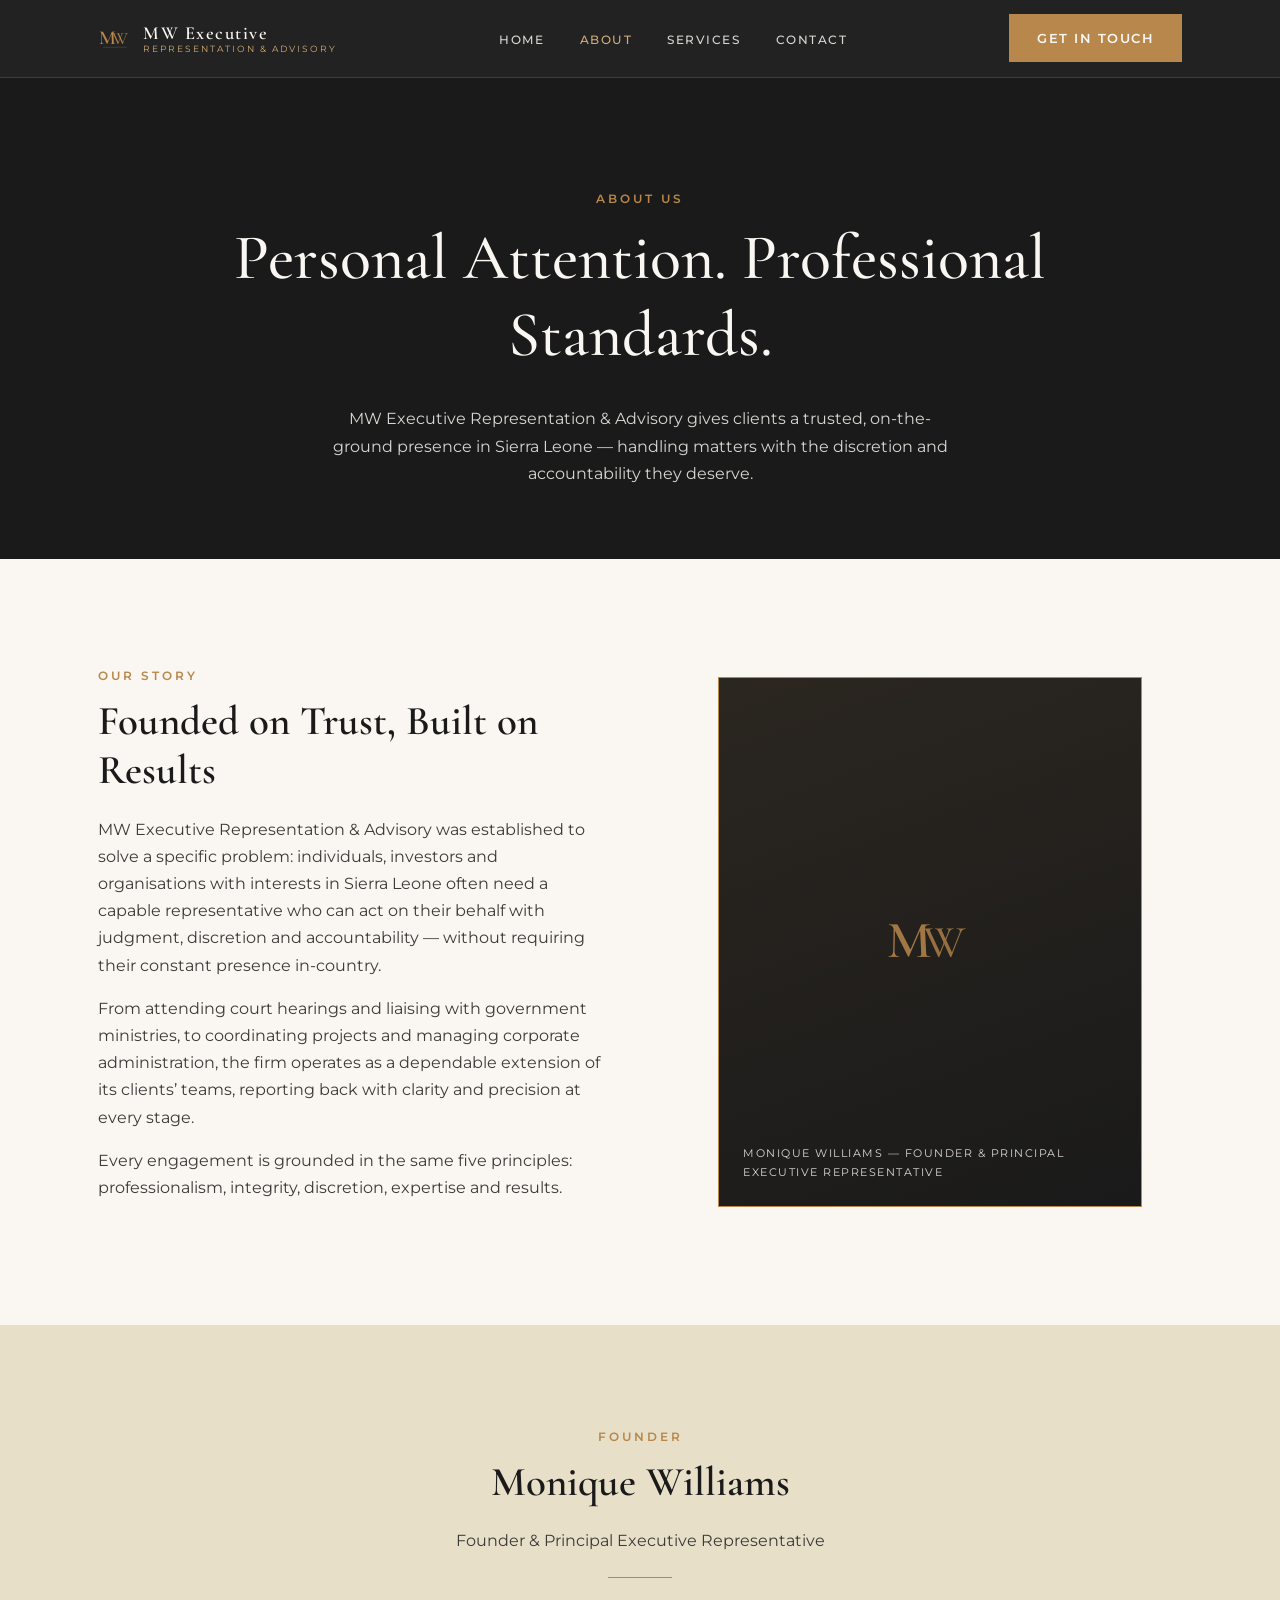
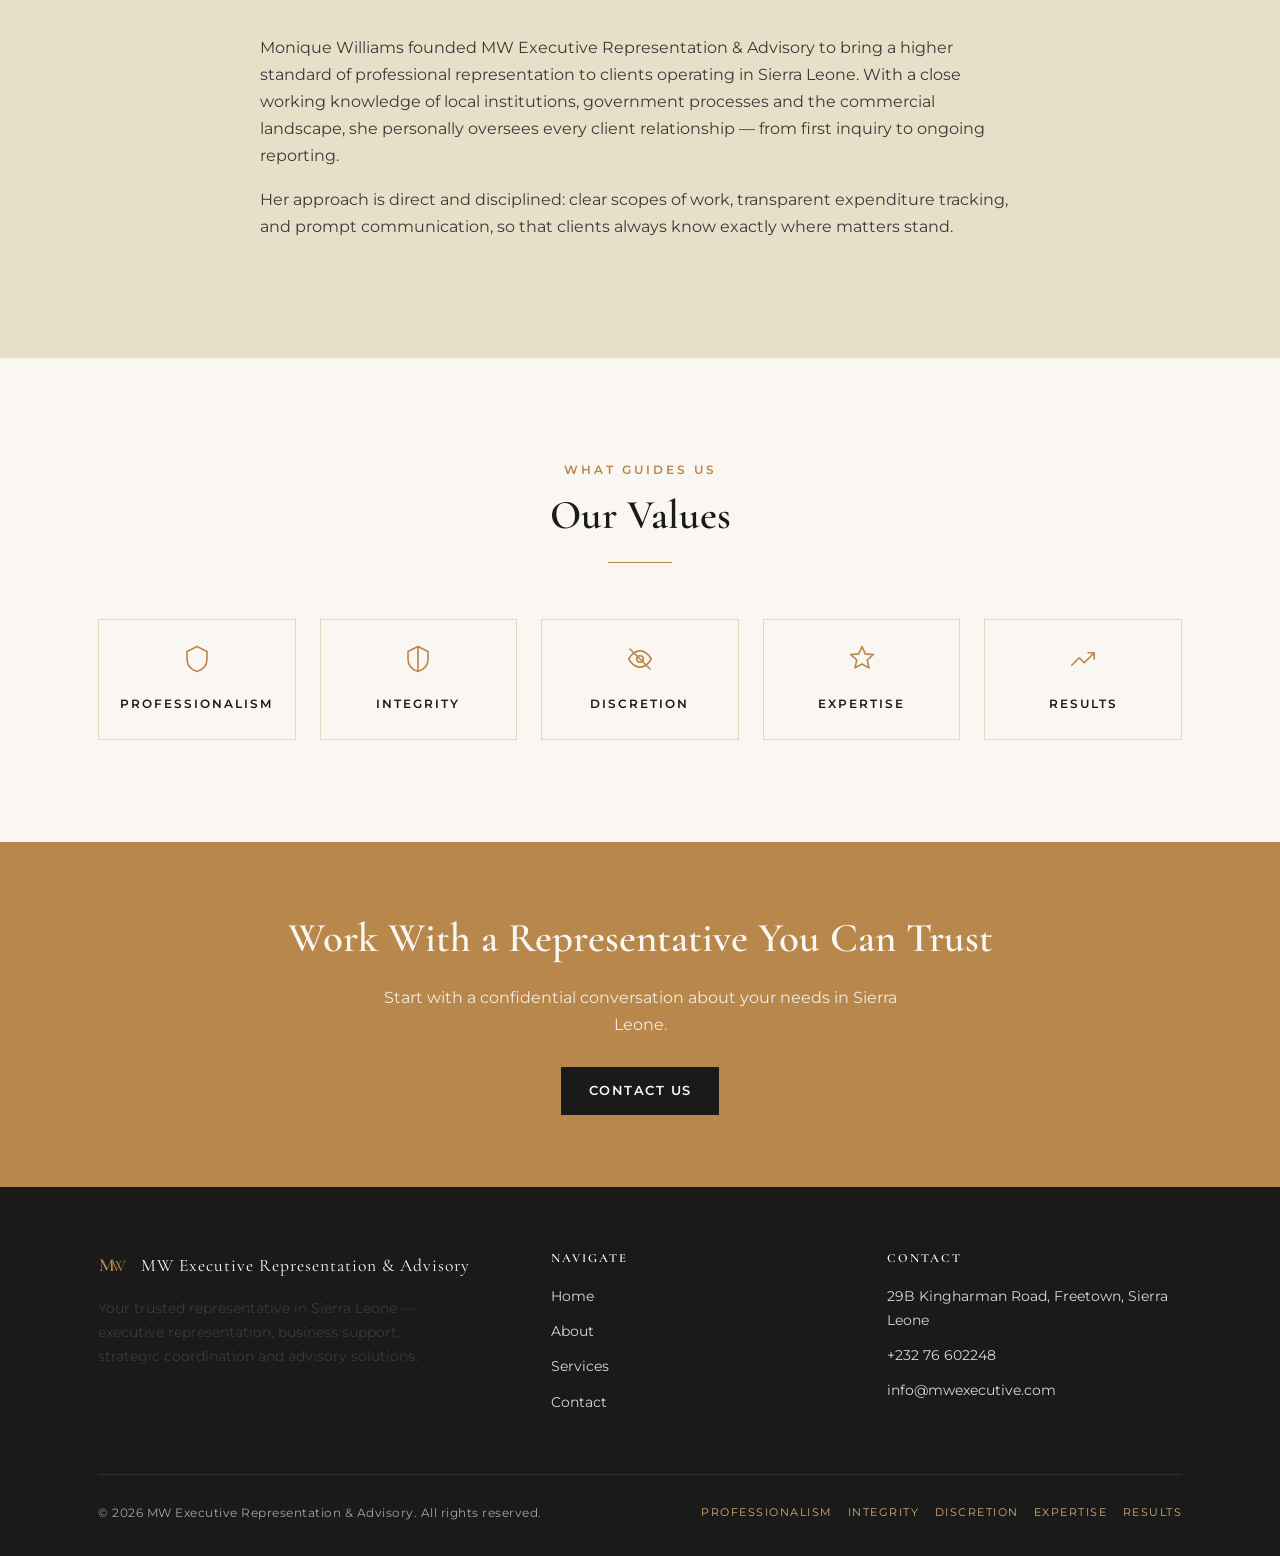
==== about.html @ b3937121 "Initial site build: MW Executive Representation & Advisory Four-page static site (Home, About, Servi" ====
<!doctype html>
<html lang="en">
<head>
  <meta charset="UTF-8" />
  <meta name="viewport" content="width=device-width, initial-scale=1.0" />
  <title>About Us | MW Executive Representation &amp; Advisory</title>
  <meta name="description" content="Learn about MW Executive Representation & Advisory, founded by Monique Williams to provide trusted executive representation and advisory services in Sierra Leone." />
  <link rel="icon" type="image/svg+xml" href="assets/favicon.svg" />
  <link rel="preconnect" href="https://fonts.googleapis.com" />
  <link rel="preconnect" href="https://fonts.gstatic.com" crossorigin />
  <link href="https://fonts.googleapis.com/css2?family=Cormorant+Garamond:ital,wght@0,400;0,500;0,600;1,500&family=Montserrat:wght@400;500;600;700&display=swap" rel="stylesheet" />
  <link rel="stylesheet" href="css/style.css" />
</head>
<body>

  <header class="site-header">
    <nav class="nav">
      <a href="index.html" class="brand">
        <svg class="brand__mark" viewBox="0 0 220 180" aria-hidden="true"><text x="6" y="128" font-family="'Cormorant Garamond', serif" font-weight="600" font-size="128" fill="#B8874B">M</text><text x="92" y="128" font-family="'Cormorant Garamond', serif" font-weight="500" font-size="112" fill="#B8874B" opacity="0.92">W</text><line x1="34" y1="150" x2="186" y2="150" stroke="#B8874B" stroke-width="1.5"/></svg>
        <span class="brand__text">
          <span class="brand__name">MW Executive</span>
          <span class="brand__sub">Representation &amp; Advisory</span>
        </span>
      </a>
      <button class="nav__toggle" aria-label="Toggle navigation" aria-expanded="false">
        <span></span><span></span><span></span>
      </button>
      <ul class="nav__links">
        <li><a href="index.html">Home</a></li>
        <li><a href="about.html">About</a></li>
        <li><a href="services.html">Services</a></li>
        <li><a href="contact.html">Contact</a></li>
      </ul>
      <a href="contact.html" class="btn btn--primary nav__cta">Get in Touch</a>
    </nav>
  </header>

  <section class="page-hero">
    <div class="container">
      <span class="eyebrow">About Us</span>
      <h1>Personal Attention. Professional Standards.</h1>
      <p>MW Executive Representation &amp; Advisory gives clients a trusted, on-the-ground presence in Sierra Leone — handling matters with the discretion and accountability they deserve.</p>
    </div>
  </section>

  <section>
    <div class="container split split--reverse">
      <div class="split__media">
        <figure class="portrait-frame">
          <svg class="portrait-frame__mark" viewBox="0 0 220 180" aria-hidden="true"><text x="6" y="128" font-family="'Cormorant Garamond', serif" font-weight="600" font-size="128" fill="#B8874B">M</text><text x="92" y="128" font-family="'Cormorant Garamond', serif" font-weight="500" font-size="112" fill="#B8874B" opacity="0.92">W</text></svg>
          <figcaption>Monique Williams — Founder &amp; Principal Executive Representative</figcaption>
        </figure>
      </div>
      <div>
        <span class="eyebrow">Our Story</span>
        <h2>Founded on Trust, Built on Results</h2>
        <p>MW Executive Representation &amp; Advisory was established to solve a specific problem: individuals, investors and organisations with interests in Sierra Leone often need a capable representative who can act on their behalf with judgment, discretion and accountability — without requiring their constant presence in-country.</p>
        <p>From attending court hearings and liaising with government ministries, to coordinating projects and managing corporate administration, the firm operates as a dependable extension of its clients&rsquo; teams, reporting back with clarity and precision at every stage.</p>
        <p>Every engagement is grounded in the same five principles: professionalism, integrity, discretion, expertise and results.</p>
      </div>
    </div>
  </section>

  <section class="section--tint">
    <div class="container">
      <div class="section-head">
        <span class="eyebrow">Founder</span>
        <h2>Monique Williams</h2>
        <p>Founder &amp; Principal Executive Representative</p>
        <hr class="rule rule--center" />
      </div>
      <div style="max-width:760px; margin:0 auto;">
        <p>Monique Williams founded MW Executive Representation &amp; Advisory to bring a higher standard of professional representation to clients operating in Sierra Leone. With a close working knowledge of local institutions, government processes and the commercial landscape, she personally oversees every client relationship — from first inquiry to ongoing reporting.</p>
        <p>Her approach is direct and disciplined: clear scopes of work, transparent expenditure tracking, and prompt communication, so that clients always know exactly where matters stand.</p>
      </div>
    </div>
  </section>

  <section>
    <div class="container">
      <div class="section-head">
        <span class="eyebrow">What Guides Us</span>
        <h2>Our Values</h2>
        <hr class="rule rule--center" />
      </div>
      <div class="values">
        <div class="values__item">
          <svg viewBox="0 0 24 24" fill="none" stroke-linecap="round" stroke-linejoin="round"><path d="M12 2 4 6v6c0 5 3.4 8.6 8 10 4.6-1.4 8-5 8-10V6l-8-4Z" stroke-width="1.3"/></svg>
          <span>Professionalism</span>
        </div>
        <div class="values__item">
          <svg viewBox="0 0 24 24" fill="none" stroke-linecap="round" stroke-linejoin="round"><path d="M12 2v20M4 6l8-4 8 4M4 6v6c0 5 3.4 8.6 8 10M20 6v6c0 5-3.4 8.6-8 10" stroke-width="1.3"/></svg>
          <span>Integrity</span>
        </div>
        <div class="values__item">
          <svg viewBox="0 0 24 24" fill="none" stroke-linecap="round" stroke-linejoin="round"><path d="M3 12s3.5-6.5 9-6.5S21 12 21 12s-3.5 6.5-9 6.5S3 12 3 12Z" stroke-width="1.3"/><circle cx="12" cy="12" r="2.6" stroke-width="1.3"/><path d="M4 4l16 16" stroke-width="1.3"/></svg>
          <span>Discretion</span>
        </div>
        <div class="values__item">
          <svg viewBox="0 0 24 24" fill="none" stroke-linecap="round" stroke-linejoin="round"><path d="m12 2 2.6 5.9 6.4.6-4.8 4.3 1.4 6.3L12 16l-5.6 3.1 1.4-6.3-4.8-4.3 6.4-.6L12 2Z" stroke-width="1.3"/></svg>
          <span>Expertise</span>
        </div>
        <div class="values__item">
          <svg viewBox="0 0 24 24" fill="none" stroke-linecap="round" stroke-linejoin="round"><path d="M3 17 9 11l4 4 8-8M21 7h-5M21 7v5" stroke-width="1.3"/></svg>
          <span>Results</span>
        </div>
      </div>
    </div>
  </section>

  <section class="cta-banner">
    <div class="container">
      <h2>Work With a Representative You Can Trust</h2>
      <p style="color:rgba(250,247,242,0.9); max-width:520px; margin:0 auto 1.8rem;">Start with a confidential conversation about your needs in Sierra Leone.</p>
      <a href="contact.html" class="btn btn--dark">Contact Us</a>
    </div>
  </section>

  <footer class="site-footer">
    <div class="container">
      <div class="footer-grid">
        <div>
          <div class="footer-brand">
            <svg class="footer-brand__mark" viewBox="0 0 220 180" aria-hidden="true"><text x="6" y="128" font-family="'Cormorant Garamond', serif" font-weight="600" font-size="128" fill="#B8874B">M</text><text x="92" y="128" font-family="'Cormorant Garamond', serif" font-weight="500" font-size="112" fill="#B8874B" opacity="0.92">W</text></svg>
            <span class="footer-brand__name">MW Executive Representation &amp; Advisory</span>
          </div>
          <p style="max-width:320px; font-size:0.88rem;">Your trusted representative in Sierra Leone — executive representation, business support, strategic coordination and advisory solutions.</p>
        </div>
        <div>
          <h4>Navigate</h4>
          <ul>
            <li><a href="index.html">Home</a></li>
            <li><a href="about.html">About</a></li>
            <li><a href="services.html">Services</a></li>
            <li><a href="contact.html">Contact</a></li>
          </ul>
        </div>
        <div>
          <h4>Contact</h4>
          <ul>
            <li>29B Kingharman Road, Freetown, Sierra Leone</li>
            <li><a href="tel:+23276602248">+232 76 602248</a></li>
            <li><a href="mailto:info@mwexecutive.com">info@mwexecutive.com</a></li>
          </ul>
        </div>
      </div>
      <div class="footer-bottom">
        <span>&copy; 2026 MW Executive Representation &amp; Advisory. All rights reserved.</span>
        <span class="footer-values">
          <span>Professionalism</span><span>Integrity</span><span>Discretion</span><span>Expertise</span><span>Results</span>
        </span>
      </div>
    </div>
  </footer>

  <script src="js/main.js"></script>
</body>
</html>
---- css/style.css ----
/* ==========================================================================
   MW Executive Representation & Advisory — Site Stylesheet
   ========================================================================== */

:root {
  --bronze: #B8874B;
  --bronze-dark: #8F6A38;
  --bronze-light: #D4AD78;
  --champagne: #E8DFC8;
  --warm-white: #FAF7F2;
  --charcoal: #1A1A1A;
  --charcoal-soft: #262421;
  --slate: #A4A4A4;
  --slate-light: #D9D7D2;

  --font-heading: 'Cormorant Garamond', 'Times New Roman', serif;
  --font-body: 'Montserrat', -apple-system, 'Segoe UI', sans-serif;

  --max-width: 1180px;
  --transition: 0.28s cubic-bezier(0.4, 0, 0.2, 1);
}

* { box-sizing: border-box; }

html { scroll-behavior: smooth; }

body {
  margin: 0;
  font-family: var(--font-body);
  color: var(--charcoal);
  background: var(--warm-white);
  line-height: 1.7;
  -webkit-font-smoothing: antialiased;
}

img { max-width: 100%; display: block; }

a { color: inherit; text-decoration: none; }

h1, h2, h3, h4 {
  font-family: var(--font-heading);
  font-weight: 600;
  color: var(--charcoal);
  margin: 0 0 0.5em;
  line-height: 1.2;
}

h1 { font-size: clamp(2.6rem, 5vw, 4.2rem); font-weight: 500; }
h2 { font-size: clamp(1.9rem, 3.2vw, 2.6rem); }
h3 { font-size: 1.35rem; }

p { margin: 0 0 1em; color: #3a3a38; }

.eyebrow {
  font-family: var(--font-body);
  font-size: 0.72rem;
  font-weight: 600;
  letter-spacing: 3px;
  text-transform: uppercase;
  color: var(--bronze);
  display: block;
  margin-bottom: 0.9em;
}

.container {
  max-width: var(--max-width);
  margin: 0 auto;
  padding: 0 clamp(1.25rem, 4vw, 3rem);
}

.rule {
  width: 64px;
  height: 1px;
  background: var(--bronze);
  border: none;
  margin: 1.4em 0;
}
.rule--center { margin-left: auto; margin-right: auto; }

/* --------------------------- Buttons --------------------------- */

.btn {
  display: inline-flex;
  align-items: center;
  gap: 0.6em;
  font-family: var(--font-body);
  font-size: 0.8rem;
  font-weight: 600;
  letter-spacing: 1.5px;
  text-transform: uppercase;
  padding: 0.95em 2.1em;
  border: 1px solid transparent;
  cursor: pointer;
  transition: background var(--transition), color var(--transition), border-color var(--transition);
}

.btn--primary {
  background: var(--bronze);
  color: var(--warm-white);
  border-color: var(--bronze);
}
.btn--primary:hover { background: var(--bronze-dark); border-color: var(--bronze-dark); }

.btn--outline {
  background: transparent;
  color: var(--warm-white);
  border-color: rgba(250, 247, 242, 0.55);
}
.btn--outline:hover { background: rgba(250, 247, 242, 0.12); border-color: var(--warm-white); }

.btn--dark {
  background: var(--charcoal);
  color: var(--warm-white);
  border-color: var(--charcoal);
}
.btn--dark:hover { background: #000; }

/* --------------------------- Header / Nav --------------------------- */

.site-header {
  position: sticky;
  top: 0;
  z-index: 100;
  background: rgba(26, 26, 26, 0.96);
  backdrop-filter: blur(6px);
  border-bottom: 1px solid rgba(184, 135, 75, 0.25);
}

.nav {
  display: flex;
  align-items: center;
  justify-content: space-between;
  padding: 0.9rem clamp(1.25rem, 4vw, 3rem);
  max-width: var(--max-width);
  margin: 0 auto;
}

.brand {
  display: flex;
  align-items: center;
  gap: 0.7rem;
  color: var(--warm-white);
}
.brand__mark { width: 34px; height: 28px; flex-shrink: 0; }
.brand__text { display: flex; flex-direction: column; line-height: 1.15; }
.brand__name {
  font-family: var(--font-heading);
  font-size: 1.15rem;
  letter-spacing: 1.5px;
  font-weight: 600;
}
.brand__sub {
  font-size: 0.55rem;
  letter-spacing: 2px;
  color: var(--bronze-light);
  text-transform: uppercase;
}

.nav__links {
  display: flex;
  gap: 2.2rem;
  list-style: none;
  margin: 0;
  padding: 0;
}
.nav__links a {
  color: var(--slate-light);
  font-size: 0.78rem;
  font-weight: 500;
  letter-spacing: 1.5px;
  text-transform: uppercase;
  transition: color var(--transition);
  position: relative;
}
.nav__links a:hover,
.nav__links a[aria-current="page"] { color: var(--bronze-light); }

.nav__cta {
  display: none;
}

.nav__toggle {
  display: none;
  flex-direction: column;
  gap: 5px;
  background: none;
  border: none;
  cursor: pointer;
  padding: 0.5em;
}
.nav__toggle span {
  width: 24px;
  height: 1.5px;
  background: var(--warm-white);
}

@media (min-width: 800px) {
  .nav__cta { display: inline-flex; }
}

@media (max-width: 799px) {
  .nav__toggle { display: flex; }
  .nav__links {
    position: absolute;
    top: 100%;
    left: 0;
    right: 0;
    background: var(--charcoal);
    flex-direction: column;
    gap: 0;
    max-height: 0;
    overflow: hidden;
    transition: max-height var(--transition);
    border-bottom: 1px solid rgba(184, 135, 75, 0.25);
  }
  .nav__links.is-open { max-height: 400px; }
  .nav__links a {
    display: block;
    padding: 1rem clamp(1.25rem, 4vw, 3rem);
    border-top: 1px solid rgba(255,255,255,0.06);
  }
}

/* --------------------------- Hero --------------------------- */

.hero {
  position: relative;
  min-height: 86vh;
  display: flex;
  align-items: center;
  color: var(--warm-white);
  background:
    linear-gradient(180deg, rgba(10,10,10,0.55) 0%, rgba(10,10,10,0.78) 55%, rgba(10,10,10,0.95) 100%),
    radial-gradient(ellipse at 30% 20%, #3a3226 0%, transparent 55%),
    linear-gradient(160deg, #14120f 0%, #1f1c17 45%, #0d0c0a 100%);
  overflow: hidden;
}

.hero__skyline {
  position: absolute;
  bottom: 0;
  left: 0;
  width: 100%;
  height: 40%;
  opacity: 0.5;
}

.hero__content { position: relative; z-index: 2; max-width: 720px; }

.hero__tagline {
  font-size: 1.05rem;
  color: var(--slate-light);
  max-width: 520px;
  margin-bottom: 2em;
}

.hero__actions { display: flex; flex-wrap: wrap; gap: 1rem; margin-bottom: 2.5em; }

.hero__meta {
  display: flex;
  flex-wrap: wrap;
  gap: 0.6em 1.6em;
  font-size: 0.72rem;
  letter-spacing: 1.5px;
  text-transform: uppercase;
  color: var(--bronze-light);
}
.hero__meta span:not(:last-child)::after { content: '·'; margin-left: 1.6em; color: rgba(212,173,120,0.5); }

/* --------------------------- Page hero (interior pages) --------------------------- */

.page-hero {
  background: var(--charcoal);
  color: var(--warm-white);
  padding: clamp(4rem, 10vw, 7rem) 0 clamp(3rem, 6vw, 4.5rem);
  text-align: center;
}
.page-hero h1 { color: var(--warm-white); }
.page-hero p { color: var(--slate-light); max-width: 620px; margin: 0 auto; }

/* --------------------------- Sections --------------------------- */

section { padding: clamp(3.5rem, 8vw, 6.5rem) 0; }

.section--tint { background: var(--champagne); }
.section--dark { background: var(--charcoal); color: var(--warm-white); }
.section--dark h2, .section--dark h3 { color: var(--warm-white); }
.section--dark p { color: var(--slate-light); }

.section-head { max-width: 640px; margin: 0 auto 3.5rem; text-align: center; }
.section-head--left { margin: 0 0 3rem; text-align: left; }

/* --------------------------- Values strip --------------------------- */

.values {
  display: grid;
  grid-template-columns: repeat(auto-fit, minmax(150px, 1fr));
  gap: 1.5rem;
  text-align: center;
}
.values__item {
  padding: 1.5rem 1rem;
  border: 1px solid rgba(184, 135, 75, 0.3);
}
.values__item svg { width: 30px; height: 30px; margin: 0 auto 0.8rem; stroke: var(--bronze); }
.values__item span {
  display: block;
  font-size: 0.72rem;
  letter-spacing: 2px;
  text-transform: uppercase;
  font-weight: 600;
}

/* --------------------------- Service cards --------------------------- */

.services-grid {
  display: grid;
  grid-template-columns: repeat(auto-fit, minmax(280px, 1fr));
  gap: 1px;
  background: var(--slate-light);
  border: 1px solid var(--slate-light);
}

.service-card {
  background: var(--warm-white);
  padding: 2.5rem 2rem;
  transition: background var(--transition);
}
.service-card:hover { background: var(--champagne); }
.service-card__icon {
  width: 40px;
  height: 40px;
  margin-bottom: 1.4rem;
  stroke: var(--bronze);
  fill: none;
  stroke-width: 1.4;
}
.service-card h3 { margin-bottom: 0.6em; }
.service-card p { font-size: 0.92rem; margin-bottom: 0; }

/* --------------------------- About / split layout --------------------------- */

.split {
  display: grid;
  grid-template-columns: 1fr 1fr;
  gap: clamp(2rem, 6vw, 5rem);
  align-items: center;
}
@media (max-width: 800px) { .split { grid-template-columns: 1fr; } }
.split--reverse .split__media { order: 2; }

.portrait-frame {
  aspect-ratio: 4 / 5;
  background:
    linear-gradient(160deg, #2b2620 0%, #1a1a1a 100%);
  position: relative;
  border: 1px solid var(--bronze);
  outline: 1px solid var(--warm-white);
  outline-offset: 10px;
  display: flex;
  align-items: center;
  justify-content: center;
}
.portrait-frame__mark { width: 90px; height: auto; opacity: 0.85; }
.portrait-frame figcaption {
  position: absolute;
  bottom: 1.5rem;
  left: 1.5rem;
  right: 1.5rem;
  color: var(--slate-light);
  font-size: 0.7rem;
  letter-spacing: 1.5px;
  text-transform: uppercase;
}

/* --------------------------- Quote / testimonial --------------------------- */

.quote {
  max-width: 780px;
  margin: 0 auto;
  text-align: center;
}
.quote blockquote {
  font-family: var(--font-heading);
  font-size: clamp(1.5rem, 3vw, 2.1rem);
  font-weight: 500;
  font-style: italic;
  margin: 0 0 1.2rem;
  color: var(--warm-white);
}
.quote cite {
  font-style: normal;
  font-size: 0.75rem;
  letter-spacing: 2px;
  text-transform: uppercase;
  color: var(--bronze-light);
}

/* --------------------------- CTA banner --------------------------- */

.cta-banner {
  background: var(--bronze);
  color: var(--warm-white);
  text-align: center;
  padding: clamp(3rem, 7vw, 4.5rem) 0;
}
.cta-banner h2 { color: var(--warm-white); }
.cta-banner .btn--dark:hover { background: var(--charcoal-soft); }

/* --------------------------- Process steps --------------------------- */

.process {
  display: grid;
  grid-template-columns: repeat(auto-fit, minmax(220px, 1fr));
  gap: 2.5rem;
  counter-reset: step;
}
.process__step { position: relative; padding-left: 3.2rem; }
.process__step::before {
  counter-increment: step;
  content: counter(step, decimal-leading-zero);
  position: absolute;
  left: 0;
  top: -0.2rem;
  font-family: var(--font-heading);
  font-size: 1.6rem;
  color: var(--bronze);
}

/* --------------------------- Contact --------------------------- */

.contact-grid {
  display: grid;
  grid-template-columns: 0.9fr 1.1fr;
  gap: clamp(2.5rem, 6vw, 5rem);
}
@media (max-width: 860px) { .contact-grid { grid-template-columns: 1fr; } }

.contact-info__item {
  display: flex;
  gap: 1rem;
  margin-bottom: 1.8rem;
}
.contact-info__item svg { width: 22px; height: 22px; stroke: var(--bronze); fill: none; stroke-width: 1.5; flex-shrink: 0; margin-top: 2px; }
.contact-info__item h4 { margin-bottom: 0.2em; font-size: 0.95rem; }
.contact-info__item p { margin: 0; font-size: 0.92rem; }

.map-frame {
  margin-top: 2rem;
  border: 1px solid var(--slate-light);
  filter: grayscale(0.3) contrast(1.05);
  aspect-ratio: 16/10;
  width: 100%;
}

form.contact-form {
  display: grid;
  gap: 1.3rem;
}
.form-row { display: grid; grid-template-columns: 1fr 1fr; gap: 1.3rem; }
@media (max-width: 560px) { .form-row { grid-template-columns: 1fr; } }

.field label {
  display: block;
  font-size: 0.72rem;
  letter-spacing: 1.5px;
  text-transform: uppercase;
  font-weight: 600;
  margin-bottom: 0.5em;
  color: var(--charcoal);
}
.field input,
.field select,
.field textarea {
  width: 100%;
  border: 1px solid var(--slate-light);
  background: var(--warm-white);
  padding: 0.85em 1em;
  font-family: var(--font-body);
  font-size: 0.92rem;
  color: var(--charcoal);
  transition: border-color var(--transition);
}
.field input:focus,
.field select:focus,
.field textarea:focus {
  outline: none;
  border-color: var(--bronze);
}
.field textarea { resize: vertical; min-height: 140px; }

.form-note { font-size: 0.78rem; color: var(--slate); }

.form-status {
  font-size: 0.85rem;
  padding: 0.9em 1.1em;
  border-left: 3px solid var(--bronze);
  background: var(--champagne);
  display: none;
}
.form-status.is-visible { display: block; }

/* --------------------------- Footer --------------------------- */

.site-footer {
  background: var(--charcoal);
  color: var(--slate-light);
  padding: 4rem 0 2rem;
}
.footer-grid {
  display: grid;
  grid-template-columns: 1.4fr 1fr 1fr;
  gap: 2.5rem;
  padding-bottom: 3rem;
  border-bottom: 1px solid rgba(255,255,255,0.1);
}
@media (max-width: 700px) { .footer-grid { grid-template-columns: 1fr; } }

.footer-brand { display: flex; align-items: center; gap: 0.7rem; margin-bottom: 1rem; }
.footer-brand__mark { width: 32px; height: 26px; }
.footer-brand__name { font-family: var(--font-heading); font-size: 1.1rem; letter-spacing: 1px; color: var(--warm-white); }

.site-footer h4 {
  color: var(--warm-white);
  font-size: 0.78rem;
  letter-spacing: 2px;
  text-transform: uppercase;
  margin-bottom: 1.2rem;
}
.site-footer ul { list-style: none; margin: 0; padding: 0; }
.site-footer li { margin-bottom: 0.7rem; font-size: 0.88rem; }
.site-footer a { transition: color var(--transition); }
.site-footer a:hover { color: var(--bronze-light); }

.footer-bottom {
  padding-top: 1.8rem;
  display: flex;
  flex-wrap: wrap;
  gap: 1rem;
  justify-content: space-between;
  font-size: 0.75rem;
  letter-spacing: 0.5px;
  color: var(--slate);
}
.footer-values {
  display: flex;
  gap: 1.4em;
  flex-wrap: wrap;
  text-transform: uppercase;
  letter-spacing: 1.5px;
  font-size: 0.68rem;
  color: var(--bronze-light);
}

/* --------------------------- Utility --------------------------- */

.text-center { text-align: center; }
.mt-0 { margin-top: 0; }
.visually-hidden {
  position: absolute; width: 1px; height: 1px; overflow: hidden;
  clip: rect(0,0,0,0); white-space: nowrap;
}
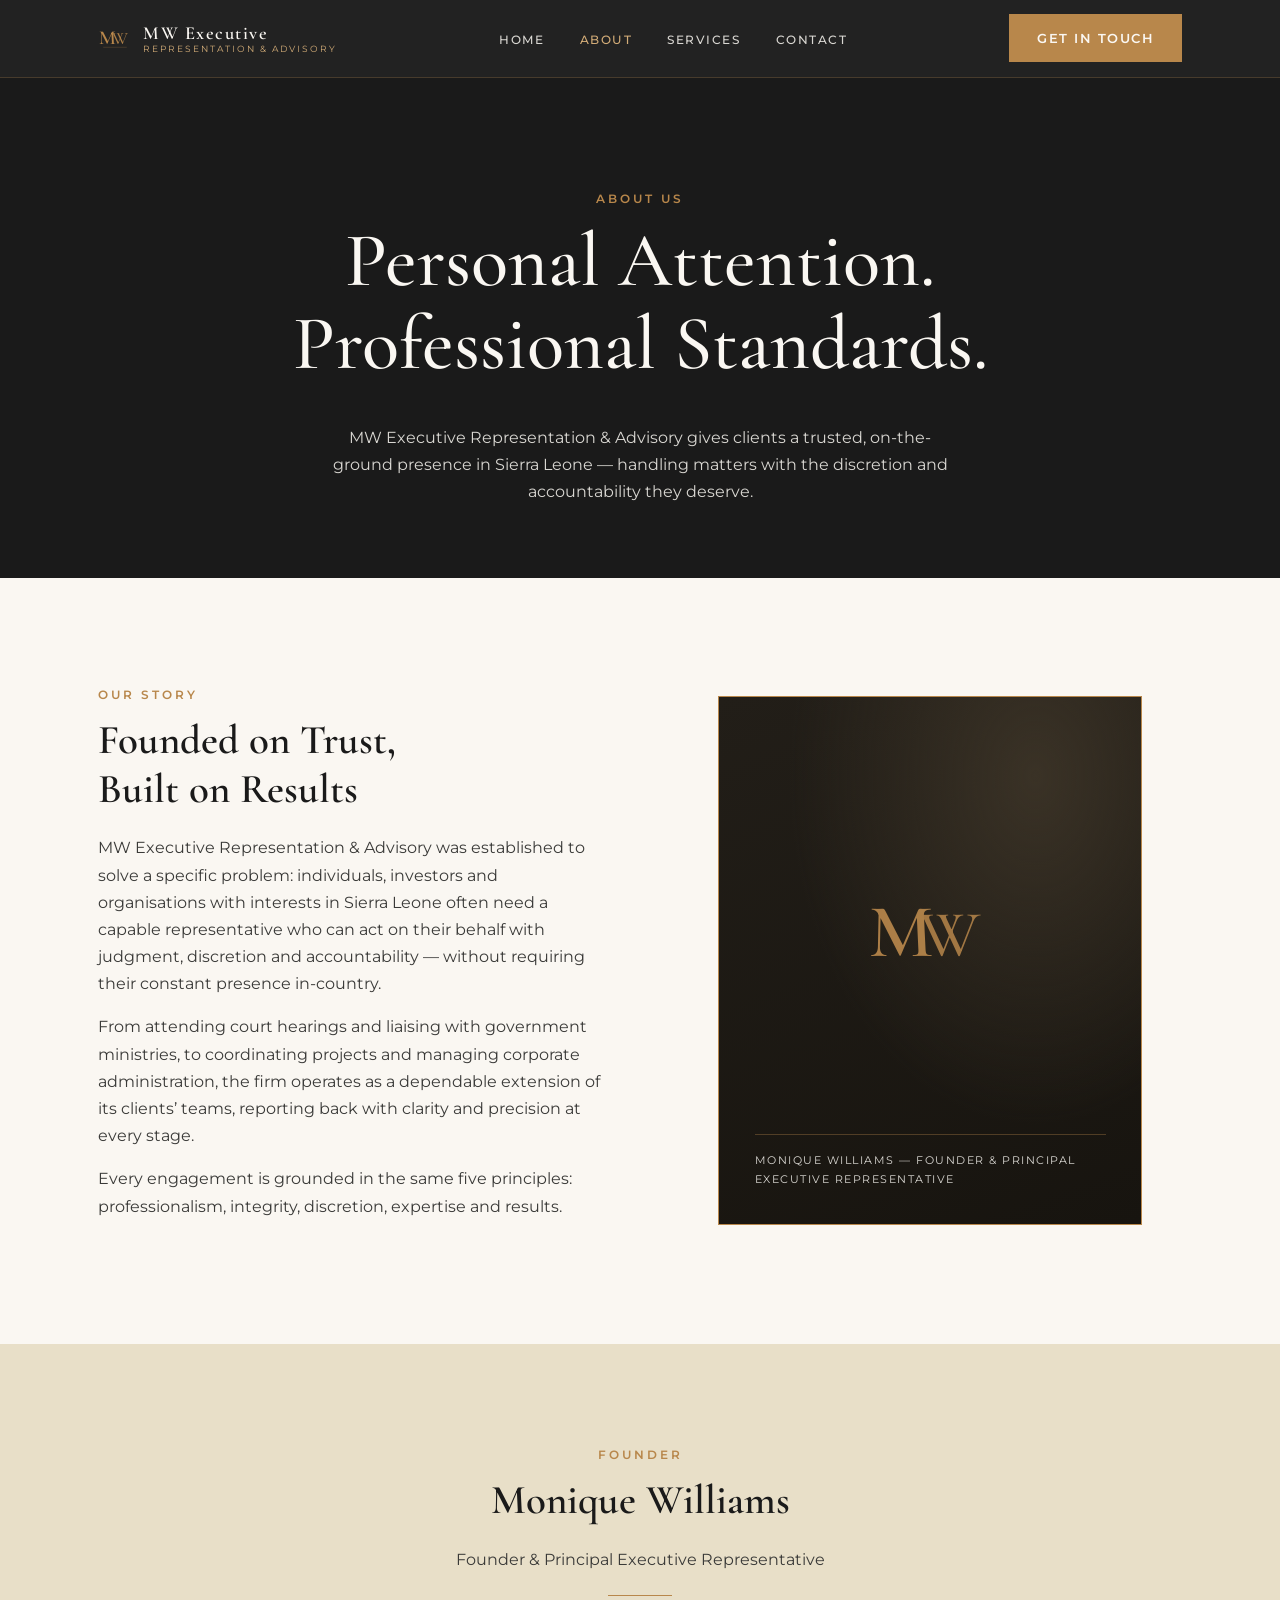
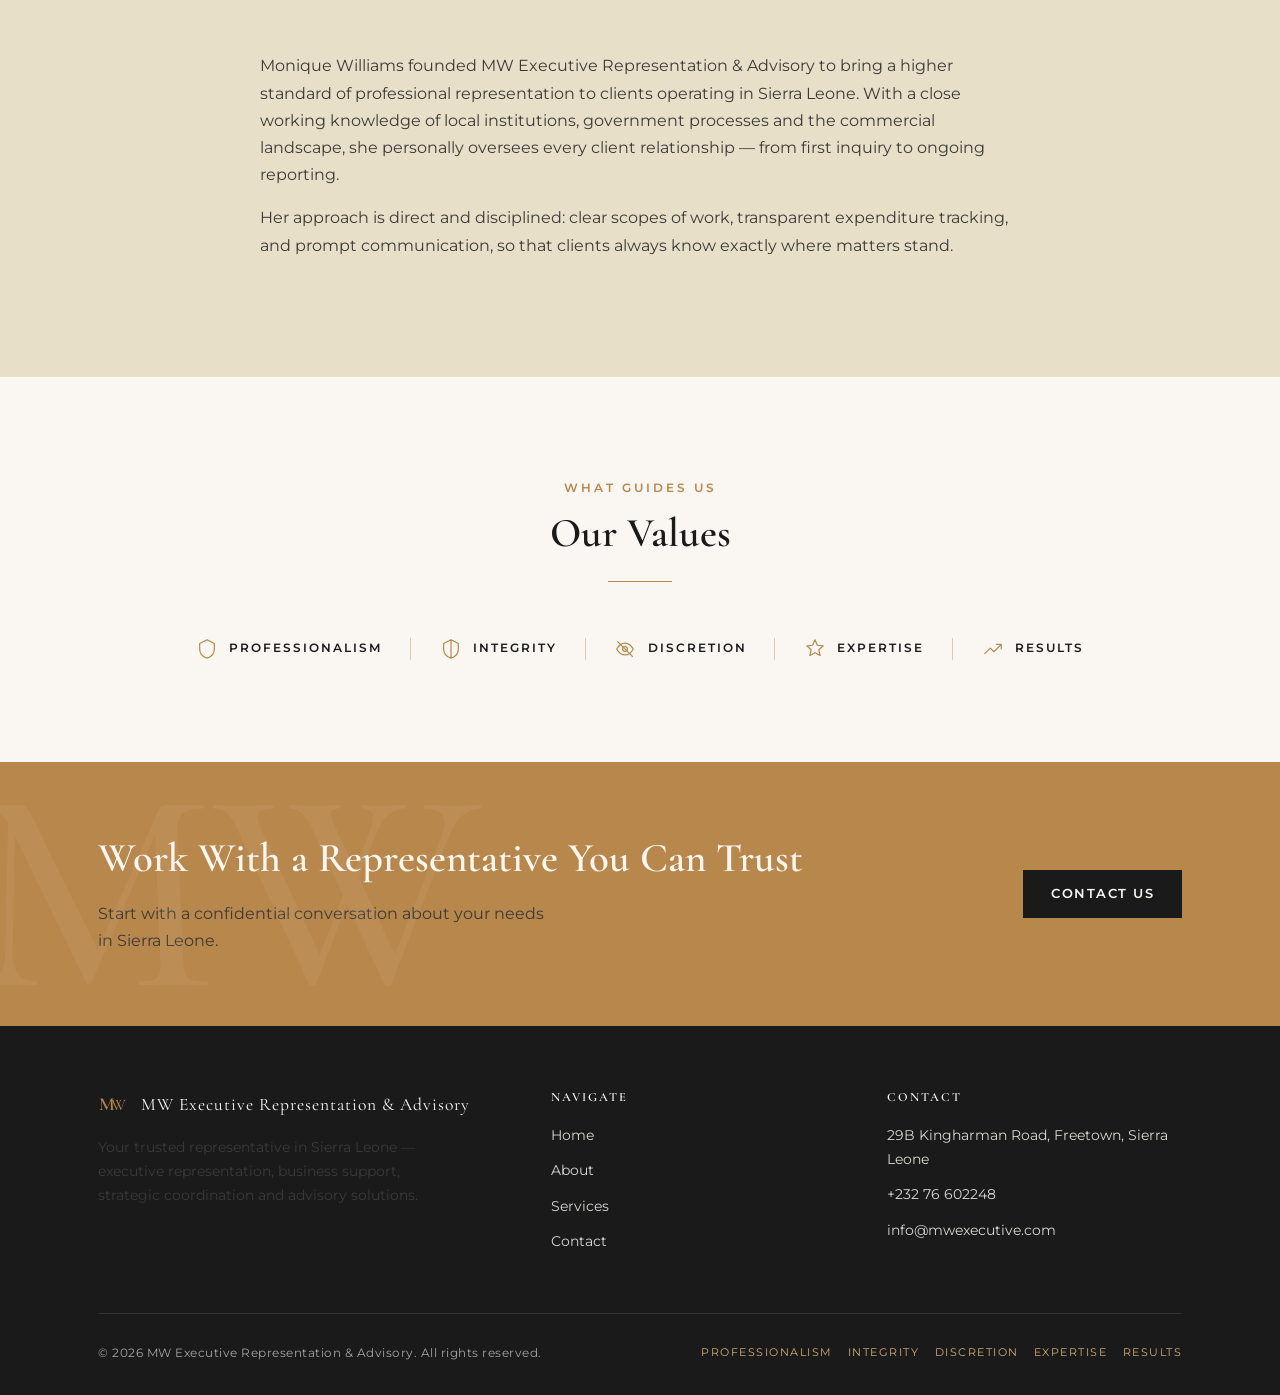
==== commit 3a9a1ba2: "style(design): editorial redesign pass — kill generic template feel Site read as an AI-template SaaS" ====
--- a/about.html
+++ b/about.html
@@ -109,9 +109,11 @@
   </section>
 
   <section class="cta-banner">
-    <div class="container">
-      <h2>Work With a Representative You Can Trust</h2>
-      <p style="color:rgba(250,247,242,0.9); max-width:520px; margin:0 auto 1.8rem;">Start with a confidential conversation about your needs in Sierra Leone.</p>
+    <div class="container cta-banner__inner">
+      <div>
+        <h2>Work With a Representative You Can Trust</h2>
+        <p>Start with a confidential conversation about your needs in Sierra Leone.</p>
+      </div>
       <a href="contact.html" class="btn btn--dark">Contact Us</a>
     </div>
   </section>
--- a/css/style.css
+++ b/css/style.css
@@ -43,9 +43,10 @@
   color: var(--charcoal);
   margin: 0 0 0.5em;
   line-height: 1.2;
-}
-
-h1 { font-size: clamp(2.6rem, 5vw, 4.2rem); font-weight: 500; }
+  text-wrap: balance;
+}
+
+h1 { font-size: clamp(2.9rem, 6vw, 5.2rem); font-weight: 500; line-height: 1.08; }
 h2 { font-size: clamp(1.9rem, 3.2vw, 2.6rem); }
 h3 { font-size: 1.35rem; }
 
@@ -245,7 +246,42 @@
   opacity: 0.5;
 }
 
+.hero::after {
+  content: "MW";
+  position: absolute;
+  right: -0.06em;
+  bottom: -0.18em;
+  font-family: var(--font-heading);
+  font-weight: 500;
+  font-size: 32rem;
+  line-height: 1;
+  color: var(--bronze);
+  opacity: 0.06;
+  pointer-events: none;
+  z-index: 0;
+  white-space: nowrap;
+}
+
 .hero__content { position: relative; z-index: 2; max-width: 720px; }
+.hero__content h1 { color: var(--warm-white); }
+.hero__content > * {
+  opacity: 0;
+  animation: hero-rise 0.7s ease-out forwards;
+}
+.hero__content .eyebrow { animation-delay: 0.05s; }
+.hero__content h1 { animation-delay: 0.15s; }
+.hero__content .hero__tagline { animation-delay: 0.3s; }
+.hero__content .hero__actions { animation-delay: 0.42s; }
+.hero__content .hero__meta { animation-delay: 0.54s; }
+
+@keyframes hero-rise {
+  from { opacity: 0; transform: translateY(14px); }
+  to { opacity: 1; transform: translateY(0); }
+}
+
+@media (prefers-reduced-motion: reduce) {
+  .hero__content > * { opacity: 1; animation: none; }
+}
 
 .hero__tagline {
   font-size: 1.05rem;
@@ -293,50 +329,114 @@
 /* --------------------------- Values strip --------------------------- */
 
 .values {
-  display: grid;
-  grid-template-columns: repeat(auto-fit, minmax(150px, 1fr));
-  gap: 1.5rem;
-  text-align: center;
+  display: flex;
+  flex-wrap: wrap;
+  justify-content: center;
+  align-items: center;
+  gap: 0.9rem 0;
 }
 .values__item {
-  padding: 1.5rem 1rem;
-  border: 1px solid rgba(184, 135, 75, 0.3);
-}
-.values__item svg { width: 30px; height: 30px; margin: 0 auto 0.8rem; stroke: var(--bronze); }
+  display: flex;
+  align-items: center;
+  gap: 0.7rem;
+  padding: 0 1.8rem;
+  position: relative;
+}
+.values__item:not(:last-child)::after {
+  content: '';
+  position: absolute;
+  right: 0;
+  top: 50%;
+  transform: translateY(-50%);
+  width: 1px;
+  height: 1.4rem;
+  background: rgba(184, 135, 75, 0.4);
+}
+.values__item svg { width: 22px; height: 22px; stroke: var(--bronze); flex-shrink: 0; }
 .values__item span {
-  display: block;
   font-size: 0.72rem;
   letter-spacing: 2px;
   text-transform: uppercase;
   font-weight: 600;
 }
 
-/* --------------------------- Service cards --------------------------- */
-
-.services-grid {
+@media (max-width: 480px) {
+  .values__item::after { display: none; }
+  .values__item { padding: 0 1rem; }
+}
+
+/* --------------------------- Service list (editorial index) --------------------------- */
+
+.service-list { border-top: 1px solid var(--slate-light); }
+
+.service-row {
   display: grid;
-  grid-template-columns: repeat(auto-fit, minmax(280px, 1fr));
-  gap: 1px;
-  background: var(--slate-light);
-  border: 1px solid var(--slate-light);
-}
-
-.service-card {
-  background: var(--warm-white);
-  padding: 2.5rem 2rem;
+  grid-template-columns: 4.5rem 1fr;
+  gap: 1.5rem 2rem;
+  align-items: baseline;
+  padding: 2.25rem 0;
+  border-bottom: 1px solid var(--slate-light);
   transition: background var(--transition);
 }
-.service-card:hover { background: var(--champagne); }
-.service-card__icon {
-  width: 40px;
-  height: 40px;
-  margin-bottom: 1.4rem;
-  stroke: var(--bronze);
-  fill: none;
-  stroke-width: 1.4;
-}
-.service-card h3 { margin-bottom: 0.6em; }
-.service-card p { font-size: 0.92rem; margin-bottom: 0; }
+.service-row:hover { background: var(--champagne); }
+.service-row__index {
+  font-family: var(--font-heading);
+  font-size: 2.6rem;
+  font-weight: 500;
+  color: var(--bronze);
+  opacity: 0.5;
+  line-height: 1;
+}
+.service-row__body h3 { margin-bottom: 0.4em; }
+.service-row__body p { font-size: 0.95rem; margin-bottom: 0; max-width: 640px; }
+
+/* Detail variant used on the Services page: adds a third column of tags */
+.service-row--detail {
+  grid-template-columns: 4.5rem 1fr 1fr;
+}
+.service-row__tags {
+  list-style: none;
+  margin: 0;
+  padding: 0;
+  font-size: 0.85rem;
+  color: var(--slate);
+}
+.service-row__tags li {
+  padding: 0.6em 0;
+  border-top: 1px solid var(--slate-light);
+}
+.service-row__tags li:first-child { border-top: none; }
+
+@media (max-width: 860px) {
+  .service-row,
+  .service-row--detail { grid-template-columns: 3.2rem 1fr; }
+  .service-row__tags { grid-column: 1 / -1; padding-left: calc(3.2rem + 2rem); }
+  .service-row__index { font-size: 2rem; }
+}
+
+/* Compact teaser variant for the homepage: two-column index, no tags */
+.service-index {
+  display: grid;
+  grid-template-columns: 1fr 1fr;
+  column-gap: 3.5rem;
+  border-top: 1px solid var(--slate-light);
+}
+.service-index__item {
+  padding: 1.9rem 0;
+  border-bottom: 1px solid var(--slate-light);
+}
+.service-index__item .service-row__index {
+  font-size: 1.3rem;
+  opacity: 0.7;
+  display: block;
+  margin-bottom: 0.3em;
+}
+.service-index__item h3 { font-size: 1.2rem; margin-bottom: 0.35em; }
+.service-index__item p { font-size: 0.9rem; margin: 0; color: var(--slate); }
+
+@media (max-width: 700px) {
+  .service-index { grid-template-columns: 1fr; }
+}
 
 /* --------------------------- About / split layout --------------------------- */
 
@@ -352,25 +452,29 @@
 .portrait-frame {
   aspect-ratio: 4 / 5;
   background:
-    linear-gradient(160deg, #2b2620 0%, #1a1a1a 100%);
+    radial-gradient(ellipse at 75% 15%, #3a3226 0%, transparent 55%),
+    linear-gradient(160deg, #221e18 0%, #17140f 100%);
   position: relative;
   border: 1px solid var(--bronze);
   outline: 1px solid var(--warm-white);
   outline-offset: 10px;
   display: flex;
-  align-items: center;
-  justify-content: center;
-}
-.portrait-frame__mark { width: 90px; height: auto; opacity: 0.85; }
+  flex-direction: column;
+  align-items: flex-start;
+  justify-content: space-between;
+  padding: 2.2rem;
+  overflow: hidden;
+}
+.portrait-frame__mark { width: 130px; height: auto; opacity: 0.92; align-self: center; margin: auto 0; }
 .portrait-frame figcaption {
-  position: absolute;
-  bottom: 1.5rem;
-  left: 1.5rem;
-  right: 1.5rem;
+  position: relative;
   color: var(--slate-light);
   font-size: 0.7rem;
   letter-spacing: 1.5px;
   text-transform: uppercase;
+  padding-top: 1rem;
+  border-top: 1px solid rgba(184, 135, 75, 0.35);
+  width: 100%;
 }
 
 /* --------------------------- Quote / testimonial --------------------------- */
@@ -399,13 +503,47 @@
 /* --------------------------- CTA banner --------------------------- */
 
 .cta-banner {
+  position: relative;
   background: var(--bronze);
   color: var(--warm-white);
-  text-align: center;
   padding: clamp(3rem, 7vw, 4.5rem) 0;
+  overflow: hidden;
+}
+.cta-banner::after {
+  content: "MW";
+  position: absolute;
+  left: -0.1em;
+  top: 50%;
+  transform: translateY(-50%);
+  font-family: var(--font-heading);
+  font-weight: 500;
+  font-size: 18rem;
+  line-height: 1;
+  color: var(--warm-white);
+  opacity: 0.06;
+  pointer-events: none;
+  white-space: nowrap;
 }
 .cta-banner h2 { color: var(--warm-white); }
 .cta-banner .btn--dark:hover { background: var(--charcoal-soft); }
+
+.cta-banner__inner {
+  position: relative;
+  display: flex;
+  flex-wrap: wrap;
+  align-items: center;
+  justify-content: space-between;
+  gap: 1.75rem 3rem;
+  text-align: left;
+}
+.cta-banner__inner h2 { margin-bottom: 0.4em; }
+.cta-banner__inner p { margin: 0; max-width: 460px; }
+.cta-banner__inner .btn { flex-shrink: 0; }
+
+@media (max-width: 640px) {
+  .cta-banner__inner { text-align: center; justify-content: center; }
+  .cta-banner__inner p { margin: 0 auto; }
+}
 
 /* --------------------------- Process steps --------------------------- */
 
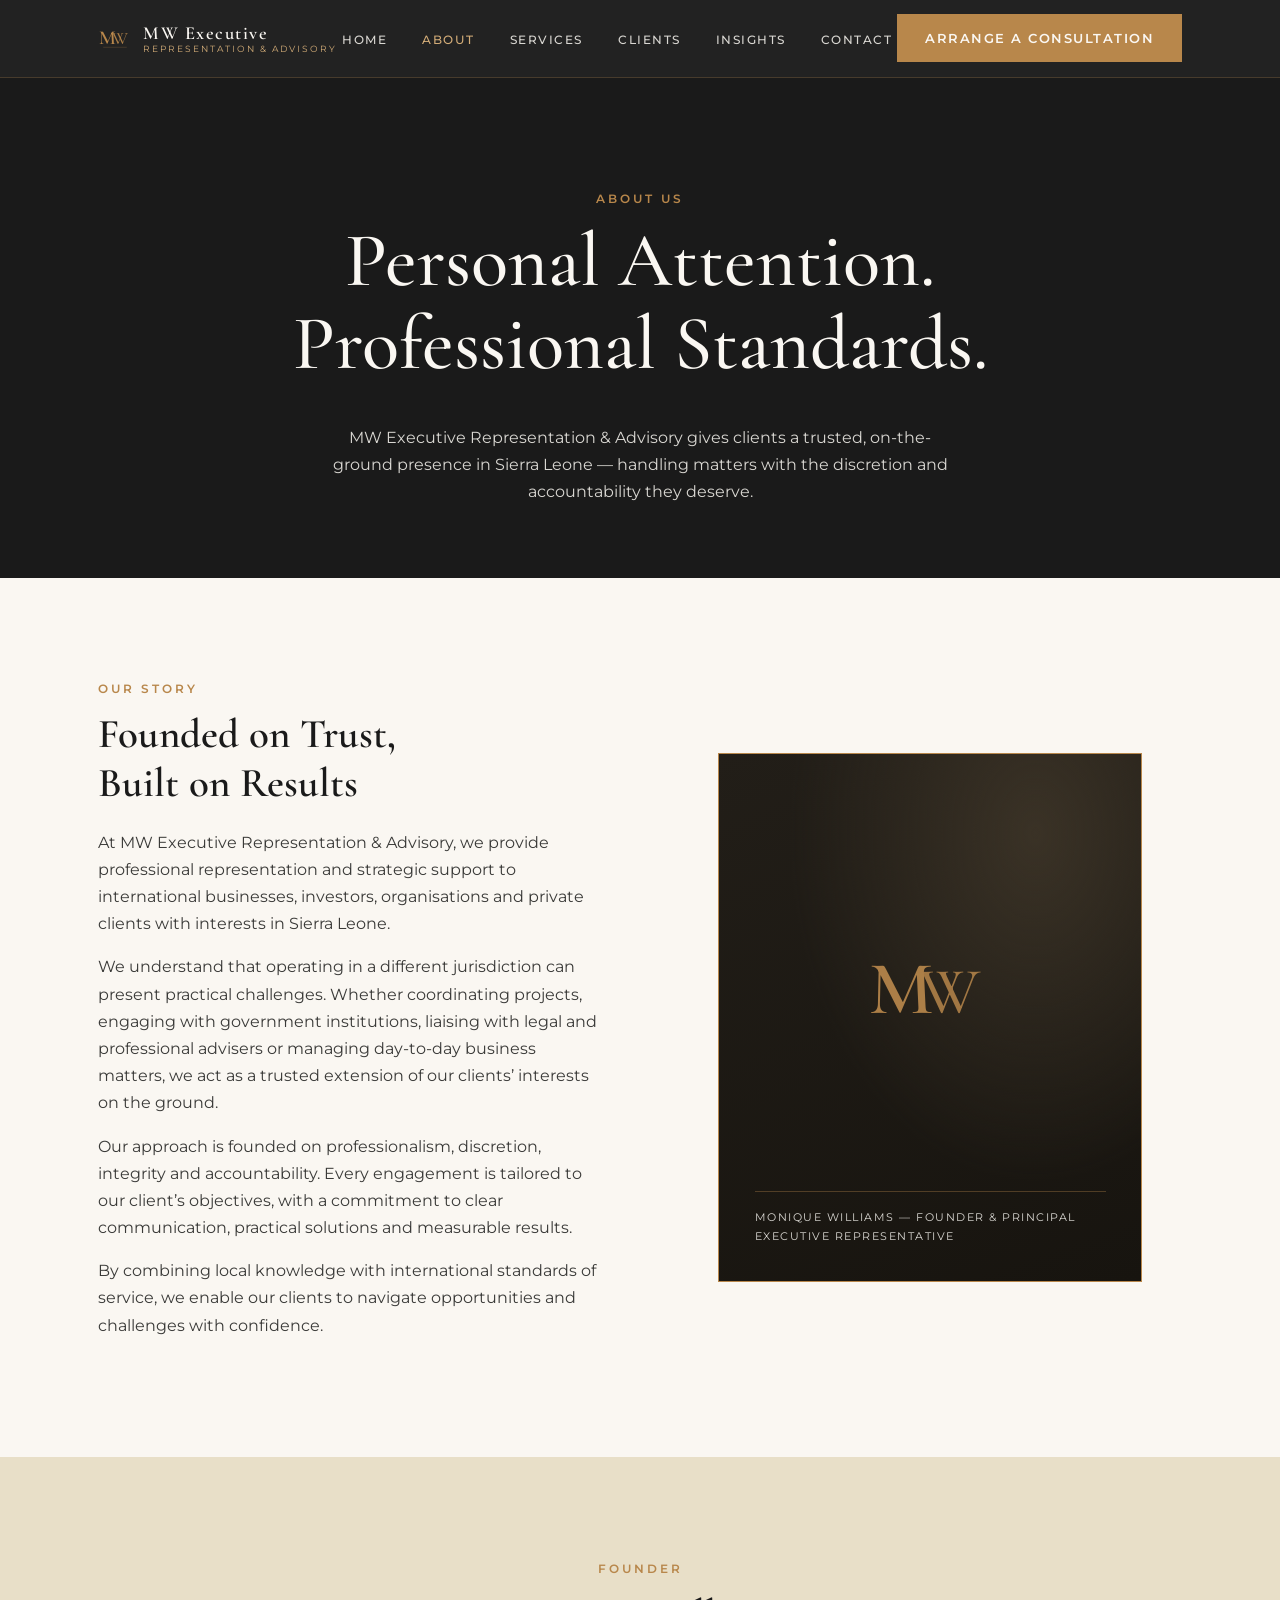
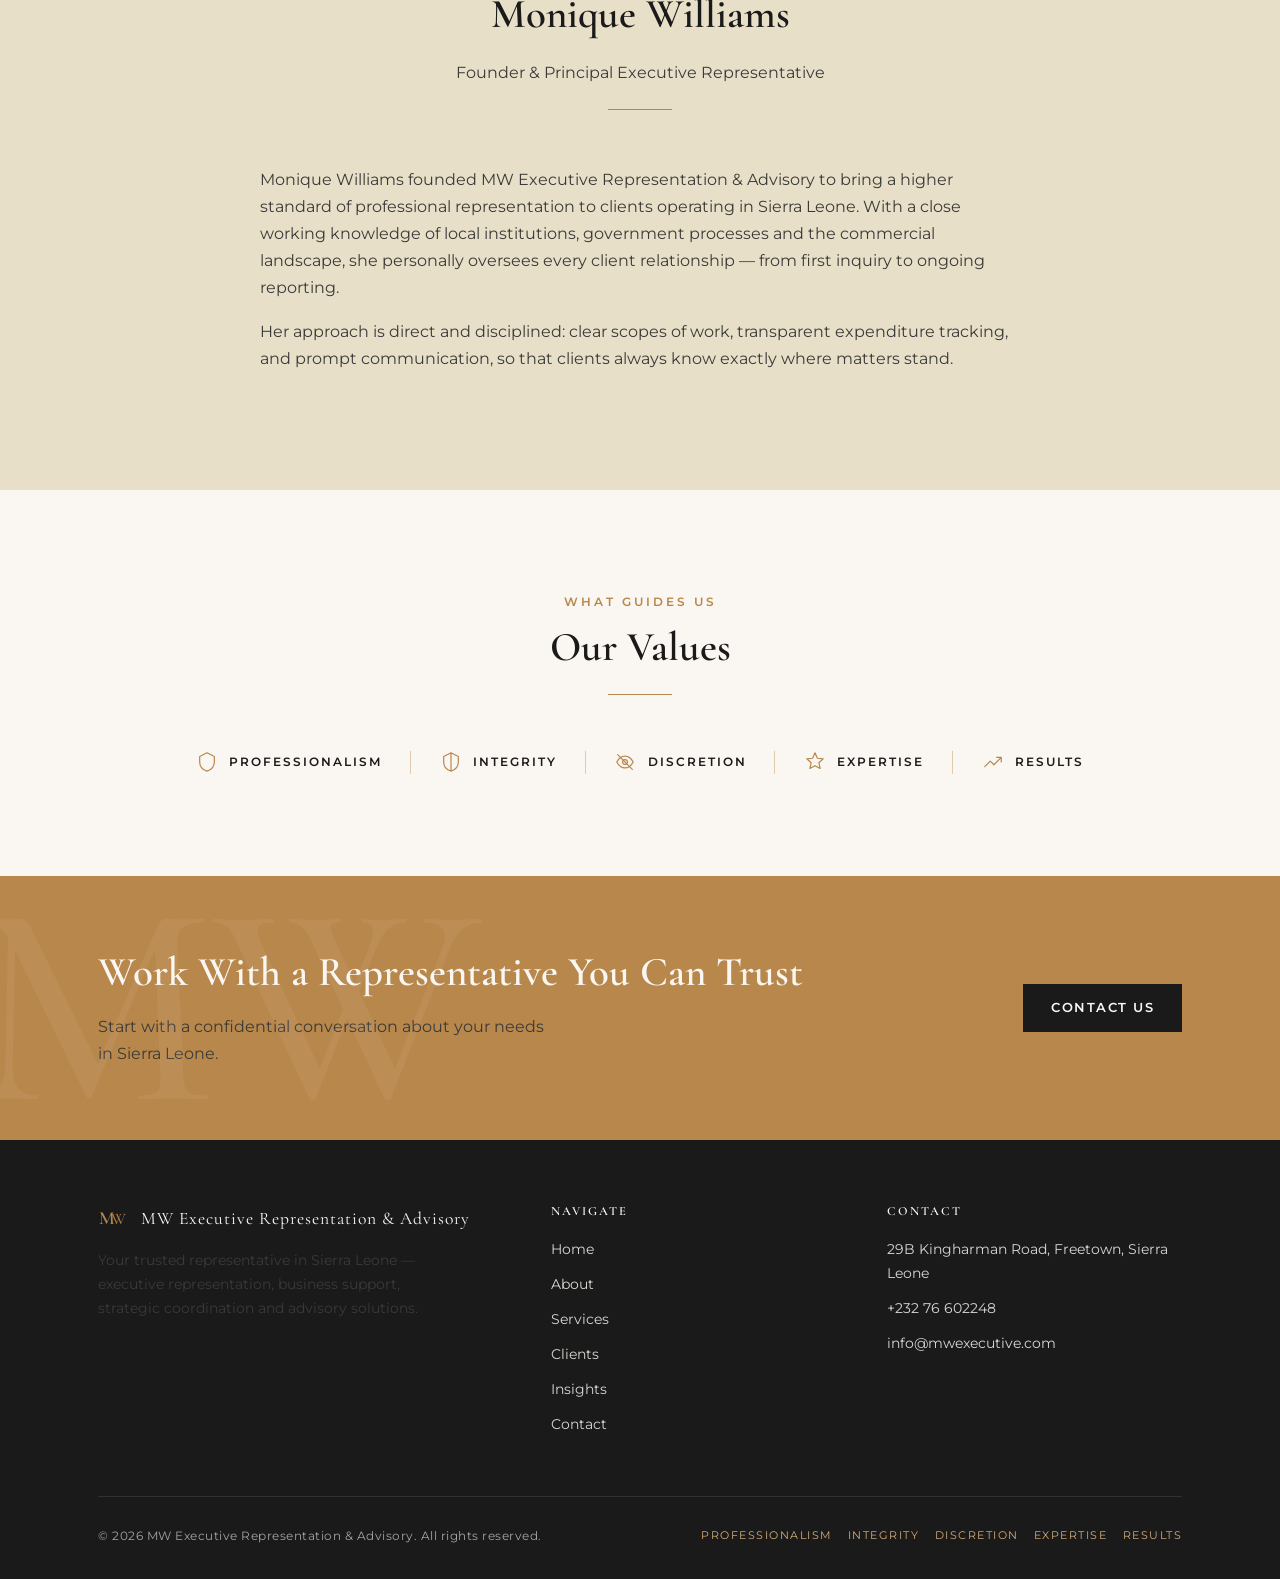
==== commit 89845946: "feat: client revision round — nav, CTA copy, new pages, and homepage/about content Nav: add Clients " ====
--- a/about.html
+++ b/about.html
@@ -29,9 +29,11 @@
         <li><a href="index.html">Home</a></li>
         <li><a href="about.html">About</a></li>
         <li><a href="services.html">Services</a></li>
+        <li><a href="clients.html">Clients</a></li>
+        <li><a href="insights.html">Insights</a></li>
         <li><a href="contact.html">Contact</a></li>
       </ul>
-      <a href="contact.html" class="btn btn--primary nav__cta">Get in Touch</a>
+      <a href="contact.html" class="btn btn--primary nav__cta">Arrange a Consultation</a>
     </nav>
   </header>
 
@@ -54,9 +56,10 @@
       <div>
         <span class="eyebrow">Our Story</span>
         <h2>Founded on Trust, Built on Results</h2>
-        <p>MW Executive Representation &amp; Advisory was established to solve a specific problem: individuals, investors and organisations with interests in Sierra Leone often need a capable representative who can act on their behalf with judgment, discretion and accountability — without requiring their constant presence in-country.</p>
-        <p>From attending court hearings and liaising with government ministries, to coordinating projects and managing corporate administration, the firm operates as a dependable extension of its clients&rsquo; teams, reporting back with clarity and precision at every stage.</p>
-        <p>Every engagement is grounded in the same five principles: professionalism, integrity, discretion, expertise and results.</p>
+        <p>At MW Executive Representation &amp; Advisory, we provide professional representation and strategic support to international businesses, investors, organisations and private clients with interests in Sierra Leone.</p>
+        <p>We understand that operating in a different jurisdiction can present practical challenges. Whether coordinating projects, engaging with government institutions, liaising with legal and professional advisers or managing day-to-day business matters, we act as a trusted extension of our clients&rsquo; interests on the ground.</p>
+        <p>Our approach is founded on professionalism, discretion, integrity and accountability. Every engagement is tailored to our client&rsquo;s objectives, with a commitment to clear communication, practical solutions and measurable results.</p>
+        <p>By combining local knowledge with international standards of service, we enable our clients to navigate opportunities and challenges with confidence.</p>
       </div>
     </div>
   </section>
@@ -134,6 +137,8 @@
             <li><a href="index.html">Home</a></li>
             <li><a href="about.html">About</a></li>
             <li><a href="services.html">Services</a></li>
+            <li><a href="clients.html">Clients</a></li>
+            <li><a href="insights.html">Insights</a></li>
             <li><a href="contact.html">Contact</a></li>
           </ul>
         </div>
--- a/css/style.css
+++ b/css/style.css
@@ -326,6 +326,33 @@
 .section-head { max-width: 640px; margin: 0 auto 3.5rem; text-align: center; }
 .section-head--left { margin: 0 0 3rem; text-align: left; }
 
+/* --------------------------- Three pillars (homepage intro) --------------------------- */
+
+.pillars {
+  display: grid;
+  grid-template-columns: repeat(3, 1fr);
+  gap: 2.5rem;
+}
+.pillars__item {
+  padding-top: 1.4rem;
+  border-top: 2px solid var(--bronze);
+}
+.pillars__num {
+  display: block;
+  font-family: var(--font-heading);
+  font-size: 1rem;
+  font-weight: 600;
+  letter-spacing: 3px;
+  color: var(--bronze);
+  margin-bottom: 0.9em;
+}
+.pillars__item h3 { font-size: 1.25rem; margin-bottom: 0.5em; }
+.pillars__item p { font-size: 0.92rem; margin: 0; color: var(--slate); }
+
+@media (max-width: 800px) {
+  .pillars { grid-template-columns: 1fr; gap: 2rem; }
+}
+
 /* --------------------------- Values strip --------------------------- */
 
 .values {
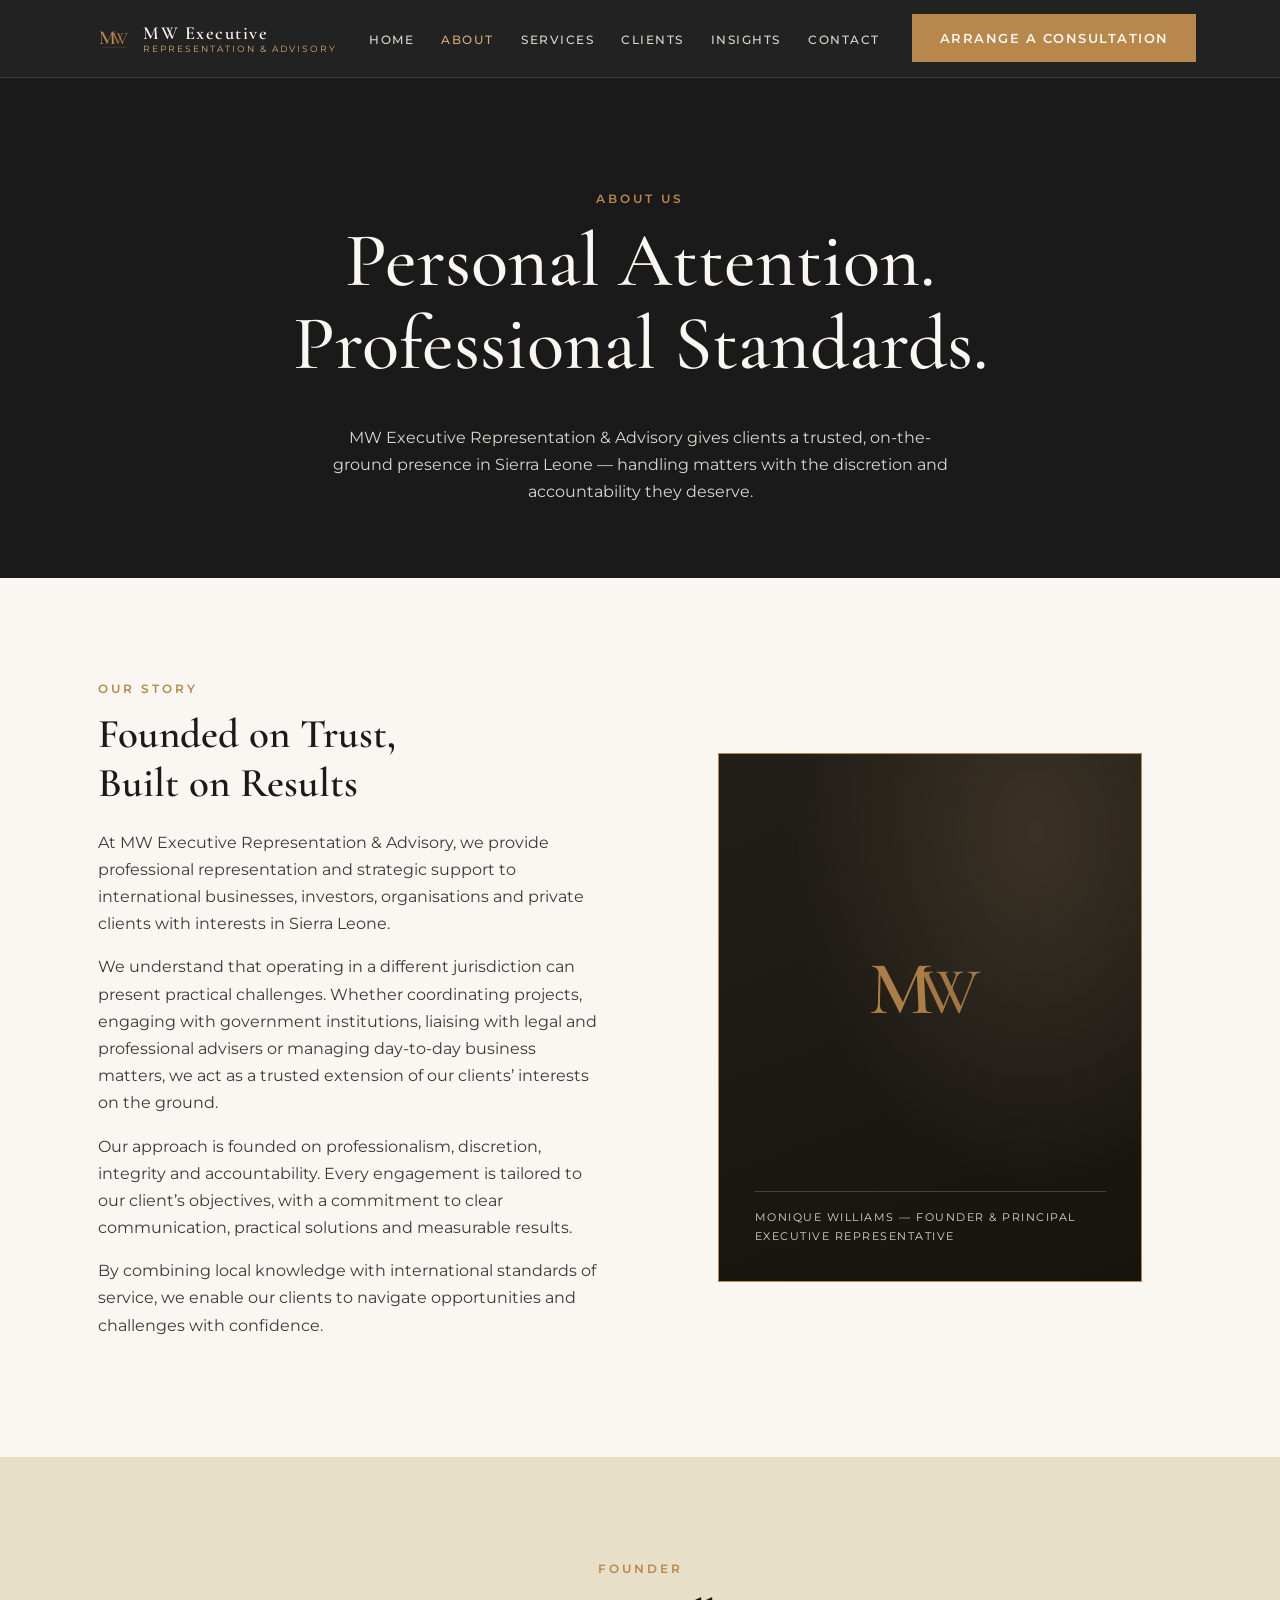
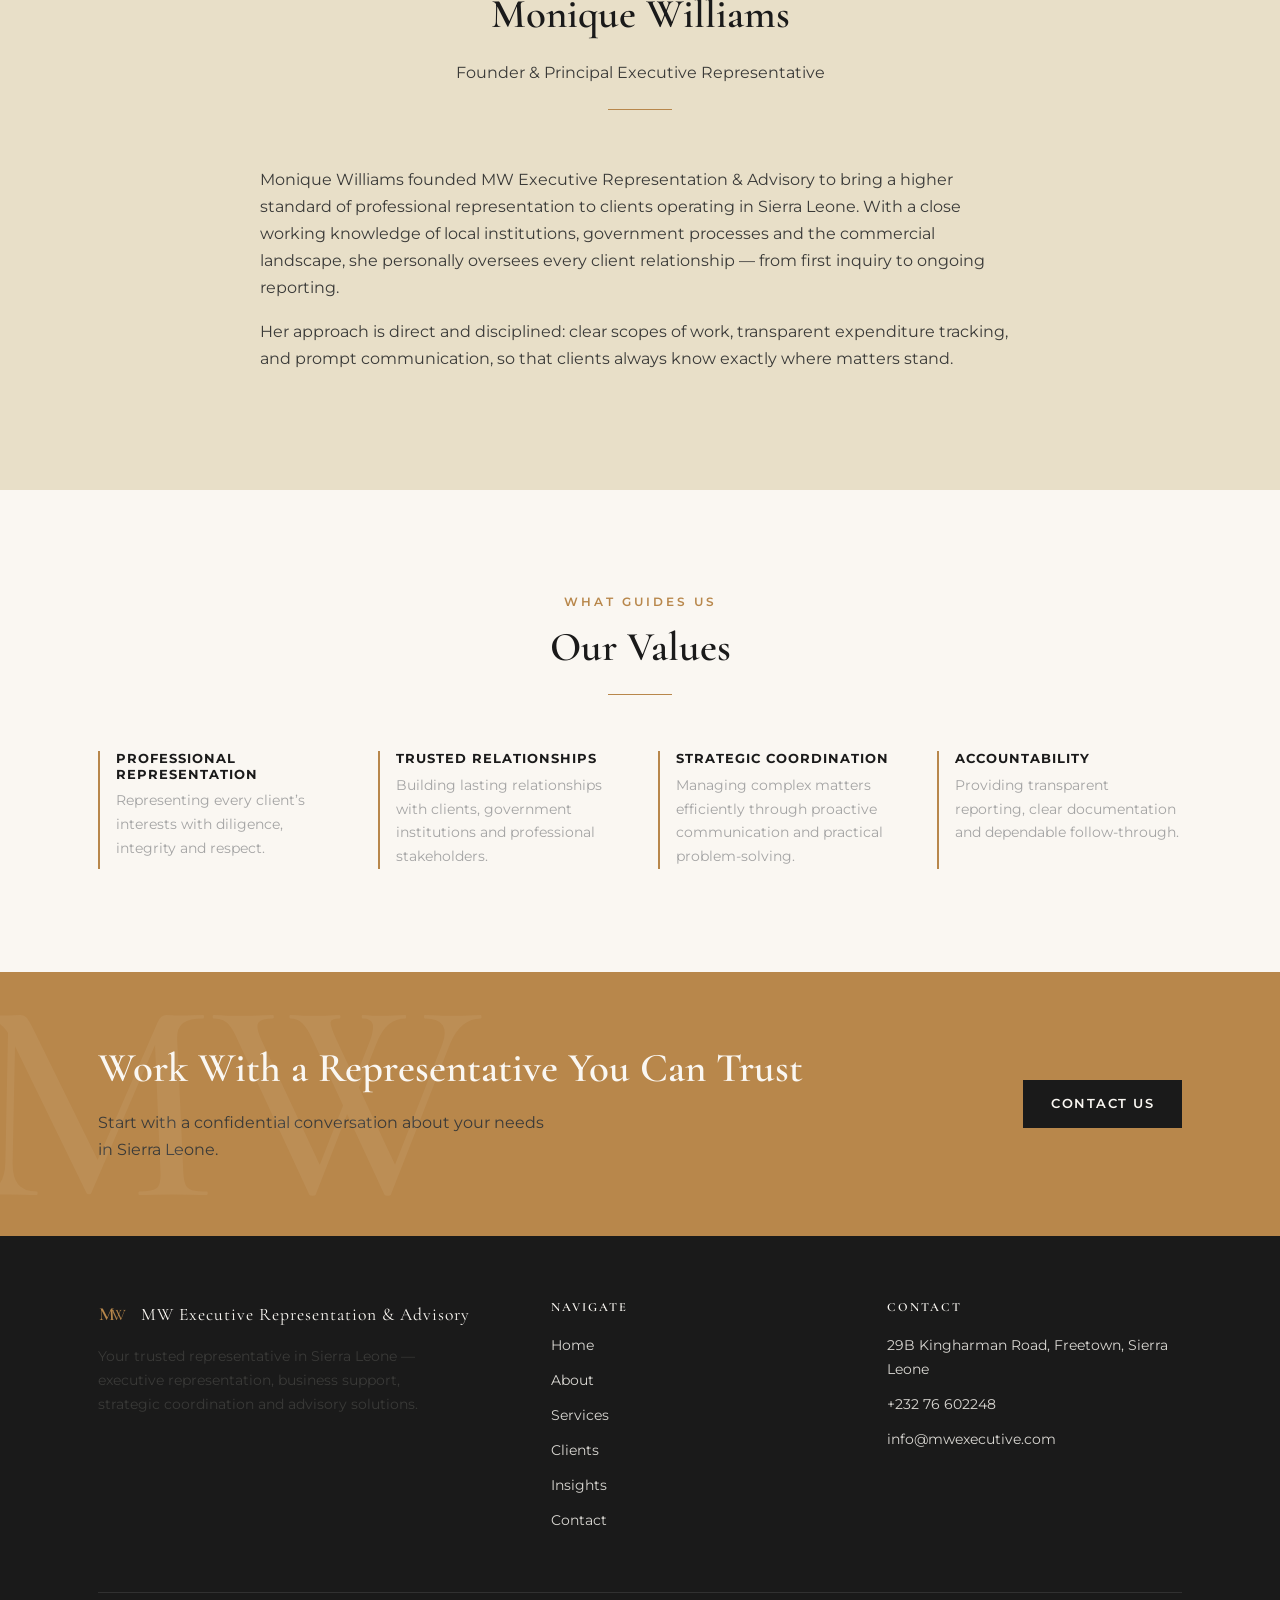
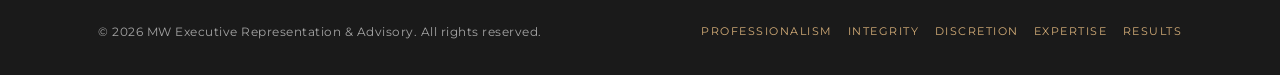
==== commit 79663941: "feat: elaborate About page values, rename secretarial to administrative About page: the "What Guides" ====
--- a/about.html
+++ b/about.html
@@ -86,26 +86,22 @@
         <h2>Our Values</h2>
         <hr class="rule rule--center" />
       </div>
-      <div class="values">
-        <div class="values__item">
-          <svg viewBox="0 0 24 24" fill="none" stroke-linecap="round" stroke-linejoin="round"><path d="M12 2 4 6v6c0 5 3.4 8.6 8 10 4.6-1.4 8-5 8-10V6l-8-4Z" stroke-width="1.3"/></svg>
-          <span>Professionalism</span>
+      <div class="reasons">
+        <div class="reasons__item">
+          <h3>Professional Representation</h3>
+          <p>Representing every client&rsquo;s interests with diligence, integrity and respect.</p>
         </div>
-        <div class="values__item">
-          <svg viewBox="0 0 24 24" fill="none" stroke-linecap="round" stroke-linejoin="round"><path d="M12 2v20M4 6l8-4 8 4M4 6v6c0 5 3.4 8.6 8 10M20 6v6c0 5-3.4 8.6-8 10" stroke-width="1.3"/></svg>
-          <span>Integrity</span>
+        <div class="reasons__item">
+          <h3>Trusted Relationships</h3>
+          <p>Building lasting relationships with clients, government institutions and professional stakeholders.</p>
         </div>
-        <div class="values__item">
-          <svg viewBox="0 0 24 24" fill="none" stroke-linecap="round" stroke-linejoin="round"><path d="M3 12s3.5-6.5 9-6.5S21 12 21 12s-3.5 6.5-9 6.5S3 12 3 12Z" stroke-width="1.3"/><circle cx="12" cy="12" r="2.6" stroke-width="1.3"/><path d="M4 4l16 16" stroke-width="1.3"/></svg>
-          <span>Discretion</span>
+        <div class="reasons__item">
+          <h3>Strategic Coordination</h3>
+          <p>Managing complex matters efficiently through proactive communication and practical problem-solving.</p>
         </div>
-        <div class="values__item">
-          <svg viewBox="0 0 24 24" fill="none" stroke-linecap="round" stroke-linejoin="round"><path d="m12 2 2.6 5.9 6.4.6-4.8 4.3 1.4 6.3L12 16l-5.6 3.1 1.4-6.3-4.8-4.3 6.4-.6L12 2Z" stroke-width="1.3"/></svg>
-          <span>Expertise</span>
-        </div>
-        <div class="values__item">
-          <svg viewBox="0 0 24 24" fill="none" stroke-linecap="round" stroke-linejoin="round"><path d="M3 17 9 11l4 4 8-8M21 7h-5M21 7v5" stroke-width="1.3"/></svg>
-          <span>Results</span>
+        <div class="reasons__item">
+          <h3>Accountability</h3>
+          <p>Providing transparent reporting, clear documentation and dependable follow-through.</p>
         </div>
       </div>
     </div>
--- a/css/style.css
+++ b/css/style.css
@@ -131,6 +131,7 @@
   display: flex;
   align-items: center;
   justify-content: space-between;
+  gap: 2rem;
   padding: 0.9rem clamp(1.25rem, 4vw, 3rem);
   max-width: var(--max-width);
   margin: 0 auto;
@@ -141,6 +142,7 @@
   align-items: center;
   gap: 0.7rem;
   color: var(--warm-white);
+  flex-shrink: 0;
 }
 .brand__mark { width: 34px; height: 28px; flex-shrink: 0; }
 .brand__text { display: flex; flex-direction: column; line-height: 1.15; }
@@ -159,7 +161,7 @@
 
 .nav__links {
   display: flex;
-  gap: 2.2rem;
+  gap: 1.7rem;
   list-style: none;
   margin: 0;
   padding: 0;
@@ -178,6 +180,8 @@
 
 .nav__cta {
   display: none;
+  white-space: nowrap;
+  flex-shrink: 0;
 }
 
 .nav__toggle {
@@ -353,6 +357,45 @@
   .pillars { grid-template-columns: 1fr; gap: 2rem; }
 }
 
+/* --------------------------- Why choose us (reasons grid) --------------------------- */
+
+.reasons {
+  display: grid;
+  grid-template-columns: repeat(auto-fit, minmax(190px, 1fr));
+  gap: 2rem 2.2rem;
+}
+.reasons__item { padding-left: 1rem; border-left: 2px solid var(--bronze); }
+.reasons__item h3 {
+  font-family: var(--font-body);
+  font-size: 0.82rem;
+  font-weight: 700;
+  letter-spacing: 1px;
+  text-transform: uppercase;
+  color: var(--charcoal);
+  margin-bottom: 0.5em;
+}
+.reasons__item p { font-size: 0.88rem; margin: 0; color: var(--slate); }
+
+/* --------------------------- Reports checklist grid --------------------------- */
+
+.reports-list {
+  list-style: none;
+  margin: 2.2rem 0 0;
+  padding: 0;
+  display: grid;
+  grid-template-columns: 1fr 1fr;
+  gap: 0.2rem 3rem;
+  max-width: 700px;
+}
+.reports-list li {
+  padding: 0.75em 0;
+  border-top: 1px solid var(--slate-light);
+  font-size: 0.92rem;
+}
+@media (max-width: 640px) {
+  .reports-list { grid-template-columns: 1fr; }
+}
+
 /* --------------------------- Values strip --------------------------- */
 
 .values {
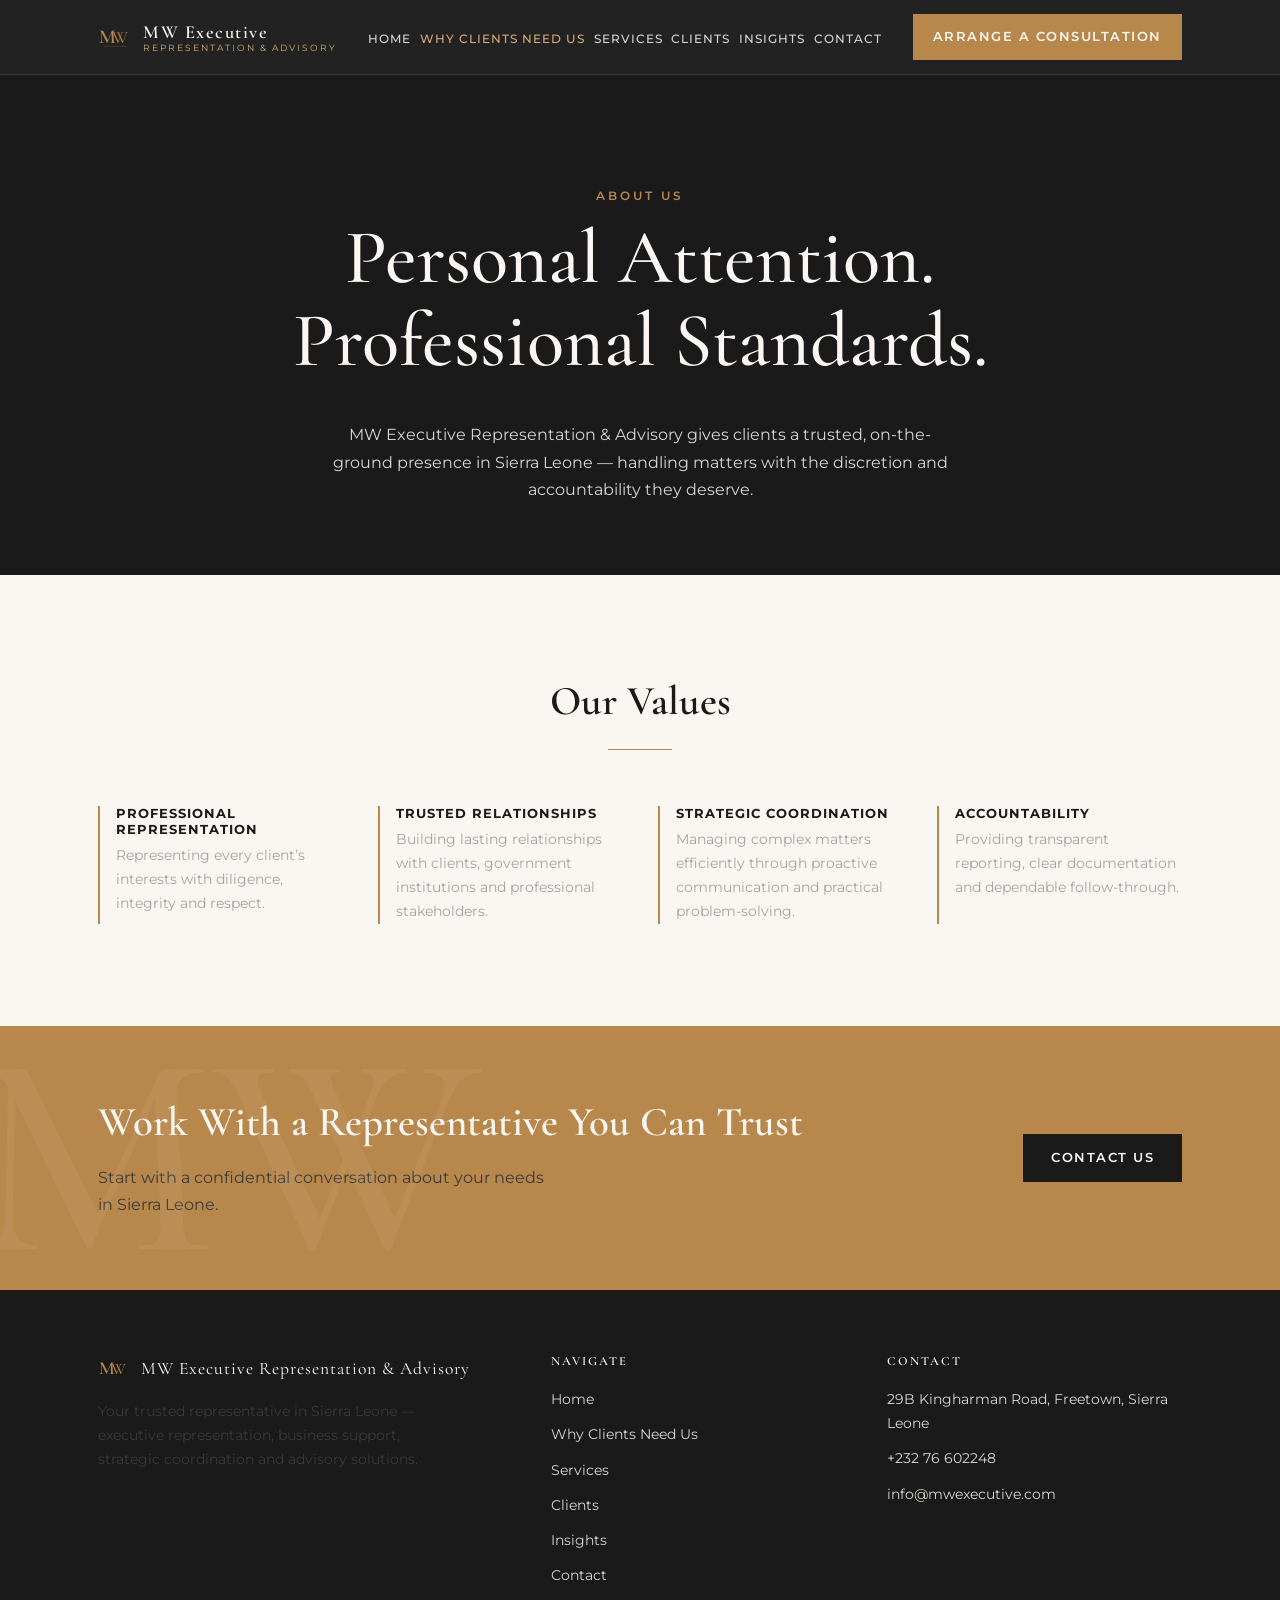
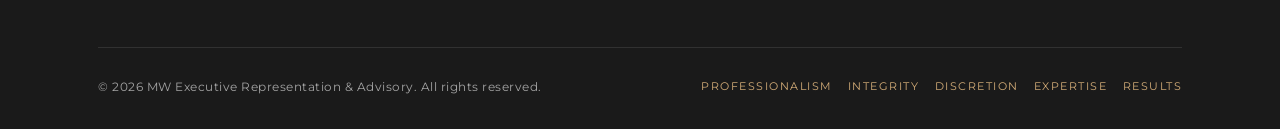
==== commit 171fb73d: "feat: copy edits (formal register) and About page trim per client feedback Expanded every contractio" ====
--- a/about.html
+++ b/about.html
@@ -27,7 +27,7 @@
       </button>
       <ul class="nav__links">
         <li><a href="index.html">Home</a></li>
-        <li><a href="about.html">About</a></li>
+        <li><a href="about.html">Why Clients Need Us</a></li>
         <li><a href="services.html">Services</a></li>
         <li><a href="clients.html">Clients</a></li>
         <li><a href="insights.html">Insights</a></li>
@@ -46,43 +46,8 @@
   </section>
 
   <section>
-    <div class="container split split--reverse">
-      <div class="split__media">
-        <figure class="portrait-frame">
-          <svg class="portrait-frame__mark" viewBox="0 0 220 180" aria-hidden="true"><text x="6" y="128" font-family="'Cormorant Garamond', serif" font-weight="600" font-size="128" fill="#B8874B">M</text><text x="92" y="128" font-family="'Cormorant Garamond', serif" font-weight="500" font-size="112" fill="#B8874B" opacity="0.92">W</text></svg>
-          <figcaption>Monique Williams — Founder &amp; Principal Executive Representative</figcaption>
-        </figure>
-      </div>
-      <div>
-        <span class="eyebrow">Our Story</span>
-        <h2>Founded on Trust, Built on Results</h2>
-        <p>At MW Executive Representation &amp; Advisory, we provide professional representation and strategic support to international businesses, investors, organisations and private clients with interests in Sierra Leone.</p>
-        <p>We understand that operating in a different jurisdiction can present practical challenges. Whether coordinating projects, engaging with government institutions, liaising with legal and professional advisers or managing day-to-day business matters, we act as a trusted extension of our clients&rsquo; interests on the ground.</p>
-        <p>Our approach is founded on professionalism, discretion, integrity and accountability. Every engagement is tailored to our client&rsquo;s objectives, with a commitment to clear communication, practical solutions and measurable results.</p>
-        <p>By combining local knowledge with international standards of service, we enable our clients to navigate opportunities and challenges with confidence.</p>
-      </div>
-    </div>
-  </section>
-
-  <section class="section--tint">
     <div class="container">
       <div class="section-head">
-        <span class="eyebrow">Founder</span>
-        <h2>Monique Williams</h2>
-        <p>Founder &amp; Principal Executive Representative</p>
-        <hr class="rule rule--center" />
-      </div>
-      <div style="max-width:760px; margin:0 auto;">
-        <p>Monique Williams founded MW Executive Representation &amp; Advisory to bring a higher standard of professional representation to clients operating in Sierra Leone. With a close working knowledge of local institutions, government processes and the commercial landscape, she personally oversees every client relationship — from first inquiry to ongoing reporting.</p>
-        <p>Her approach is direct and disciplined: clear scopes of work, transparent expenditure tracking, and prompt communication, so that clients always know exactly where matters stand.</p>
-      </div>
-    </div>
-  </section>
-
-  <section>
-    <div class="container">
-      <div class="section-head">
-        <span class="eyebrow">What Guides Us</span>
         <h2>Our Values</h2>
         <hr class="rule rule--center" />
       </div>
@@ -128,10 +93,10 @@
           <p style="max-width:320px; font-size:0.88rem;">Your trusted representative in Sierra Leone — executive representation, business support, strategic coordination and advisory solutions.</p>
         </div>
         <div>
-          <h4>Navigate</h4>
+          <h3>Navigate</h3>
           <ul>
             <li><a href="index.html">Home</a></li>
-            <li><a href="about.html">About</a></li>
+            <li><a href="about.html">Why Clients Need Us</a></li>
             <li><a href="services.html">Services</a></li>
             <li><a href="clients.html">Clients</a></li>
             <li><a href="insights.html">Insights</a></li>
@@ -139,7 +104,7 @@
           </ul>
         </div>
         <div>
-          <h4>Contact</h4>
+          <h3>Contact</h3>
           <ul>
             <li>29B Kingharman Road, Freetown, Sierra Leone</li>
             <li><a href="tel:+23276602248">+232 76 602248</a></li>
--- a/css/style.css
+++ b/css/style.css
@@ -36,6 +36,11 @@
 img { max-width: 100%; display: block; }
 
 a { color: inherit; text-decoration: none; }
+a, button { touch-action: manipulation; }
+a:focus-visible, button:focus-visible {
+  outline: 2px solid var(--bronze);
+  outline-offset: 2px;
+}
 
 h1, h2, h3, h4 {
   font-family: var(--font-heading);
@@ -131,7 +136,7 @@
   display: flex;
   align-items: center;
   justify-content: space-between;
-  gap: 2rem;
+  gap: 1.5rem;
   padding: 0.9rem clamp(1.25rem, 4vw, 3rem);
   max-width: var(--max-width);
   margin: 0 auto;
@@ -161,16 +166,21 @@
 
 .nav__links {
   display: flex;
-  gap: 1.7rem;
+  flex-wrap: wrap;
+  row-gap: 0.5rem;
+  column-gap: 0.55rem;
   list-style: none;
   margin: 0;
   padding: 0;
 }
+.nav__links li { flex-shrink: 0; }
 .nav__links a {
+  display: inline-block;
+  white-space: nowrap;
   color: var(--slate-light);
   font-size: 0.78rem;
   font-weight: 500;
-  letter-spacing: 1.5px;
+  letter-spacing: 1px;
   text-transform: uppercase;
   transition: color var(--transition);
   position: relative;
@@ -182,6 +192,7 @@
   display: none;
   white-space: nowrap;
   flex-shrink: 0;
+  padding: 0.85em 1.5em;
 }
 
 .nav__toggle {
@@ -330,33 +341,6 @@
 .section-head { max-width: 640px; margin: 0 auto 3.5rem; text-align: center; }
 .section-head--left { margin: 0 0 3rem; text-align: left; }
 
-/* --------------------------- Three pillars (homepage intro) --------------------------- */
-
-.pillars {
-  display: grid;
-  grid-template-columns: repeat(3, 1fr);
-  gap: 2.5rem;
-}
-.pillars__item {
-  padding-top: 1.4rem;
-  border-top: 2px solid var(--bronze);
-}
-.pillars__num {
-  display: block;
-  font-family: var(--font-heading);
-  font-size: 1rem;
-  font-weight: 600;
-  letter-spacing: 3px;
-  color: var(--bronze);
-  margin-bottom: 0.9em;
-}
-.pillars__item h3 { font-size: 1.25rem; margin-bottom: 0.5em; }
-.pillars__item p { font-size: 0.92rem; margin: 0; color: var(--slate); }
-
-@media (max-width: 800px) {
-  .pillars { grid-template-columns: 1fr; gap: 2rem; }
-}
-
 /* --------------------------- Why choose us (reasons grid) --------------------------- */
 
 .reasons {
@@ -394,6 +378,79 @@
 }
 @media (max-width: 640px) {
   .reports-list { grid-template-columns: 1fr; }
+}
+
+/* --------------------------- Service detail pages --------------------------- */
+
+.link-more {
+  display: inline-flex;
+  align-items: center;
+  gap: 0.4em;
+  font-size: 0.8rem;
+  font-weight: 600;
+  letter-spacing: 0.5px;
+  color: var(--bronze-dark);
+  border-bottom: 1px solid transparent;
+  transition: border-color var(--transition), color var(--transition);
+}
+.link-more:hover { border-color: var(--bronze-dark); }
+.link-more svg { width: 14px; height: 14px; transition: transform var(--transition); }
+.link-more:hover svg { transform: translateX(3px); }
+
+.checklist {
+  list-style: none;
+  margin: 1.4rem 0 0;
+  padding: 0;
+  display: grid;
+  grid-template-columns: 1fr 1fr;
+  gap: 0.2rem 3rem;
+}
+.checklist li {
+  padding: 0.75em 0;
+  border-top: 1px solid var(--slate-light);
+  font-size: 0.92rem;
+}
+@media (max-width: 640px) { .checklist { grid-template-columns: 1fr; } }
+
+.service-detail__group { margin-top: 2.8rem; }
+.service-detail__group:first-child { margin-top: 0; }
+.service-detail__group h3 {
+  font-size: 1.05rem;
+  padding-bottom: 0.5em;
+  border-bottom: 2px solid var(--bronze);
+  display: inline-block;
+}
+
+.support-tags {
+  display: flex;
+  flex-wrap: wrap;
+  gap: 0.7rem;
+  list-style: none;
+  margin: 1.4rem 0 0;
+  padding: 0;
+}
+.support-tags li {
+  border: 1px solid var(--bronze);
+  color: var(--charcoal);
+  font-size: 0.8rem;
+  padding: 0.5em 1.1em;
+}
+
+.pull-quote {
+  background: var(--charcoal);
+  color: var(--warm-white);
+  padding: clamp(2.2rem, 5vw, 3.2rem);
+  text-align: center;
+}
+.pull-quote span.eyebrow { display: block; margin-bottom: 0.9em; }
+.pull-quote p {
+  font-family: var(--font-heading);
+  font-size: clamp(1.3rem, 2.6vw, 1.7rem);
+  font-weight: 500;
+  font-style: italic;
+  max-width: 760px;
+  margin: 0 auto;
+  color: var(--warm-white);
 }
 
 /* --------------------------- Values strip --------------------------- */
@@ -487,24 +544,23 @@
 /* Compact teaser variant for the homepage: two-column index, no tags */
 .service-index {
   display: grid;
-  grid-template-columns: 1fr 1fr;
-  column-gap: 3.5rem;
-  border-top: 1px solid var(--slate-light);
+  grid-template-columns: repeat(3, 1fr);
+  gap: 2.5rem;
 }
 .service-index__item {
-  padding: 1.9rem 0;
-  border-bottom: 1px solid var(--slate-light);
+  padding-top: 1.4rem;
+  border-top: 2px solid var(--bronze);
 }
 .service-index__item .service-row__index {
-  font-size: 1.3rem;
+  font-size: 1.1rem;
   opacity: 0.7;
   display: block;
-  margin-bottom: 0.3em;
-}
-.service-index__item h3 { font-size: 1.2rem; margin-bottom: 0.35em; }
-.service-index__item p { font-size: 0.9rem; margin: 0; color: var(--slate); }
-
-@media (max-width: 700px) {
+  margin-bottom: 0.6em;
+}
+.service-index__item h3 { font-size: 1.2rem; margin-bottom: 0.45em; }
+.service-index__item p { font-size: 0.9rem; margin: 0 0 0.9em; color: var(--slate); }
+
+@media (max-width: 800px) {
   .service-index { grid-template-columns: 1fr; }
 }
 
@@ -650,7 +706,7 @@
   margin-bottom: 1.8rem;
 }
 .contact-info__item svg { width: 22px; height: 22px; stroke: var(--bronze); fill: none; stroke-width: 1.5; flex-shrink: 0; margin-top: 2px; }
-.contact-info__item h4 { margin-bottom: 0.2em; font-size: 0.95rem; }
+.contact-info__item h3 { margin-bottom: 0.2em; font-size: 0.95rem; }
 .contact-info__item p { margin: 0; font-size: 0.92rem; }
 
 .map-frame {
@@ -692,8 +748,13 @@
 .field input:focus,
 .field select:focus,
 .field textarea:focus {
-  outline: none;
   border-color: var(--bronze);
+}
+.field input:focus-visible,
+.field select:focus-visible,
+.field textarea:focus-visible {
+  outline: 2px solid var(--bronze);
+  outline-offset: 1px;
 }
 .field textarea { resize: vertical; min-height: 140px; }
 
@@ -728,7 +789,7 @@
 .footer-brand__mark { width: 32px; height: 26px; }
 .footer-brand__name { font-family: var(--font-heading); font-size: 1.1rem; letter-spacing: 1px; color: var(--warm-white); }
 
-.site-footer h4 {
+.site-footer h3 {
   color: var(--warm-white);
   font-size: 0.78rem;
   letter-spacing: 2px;
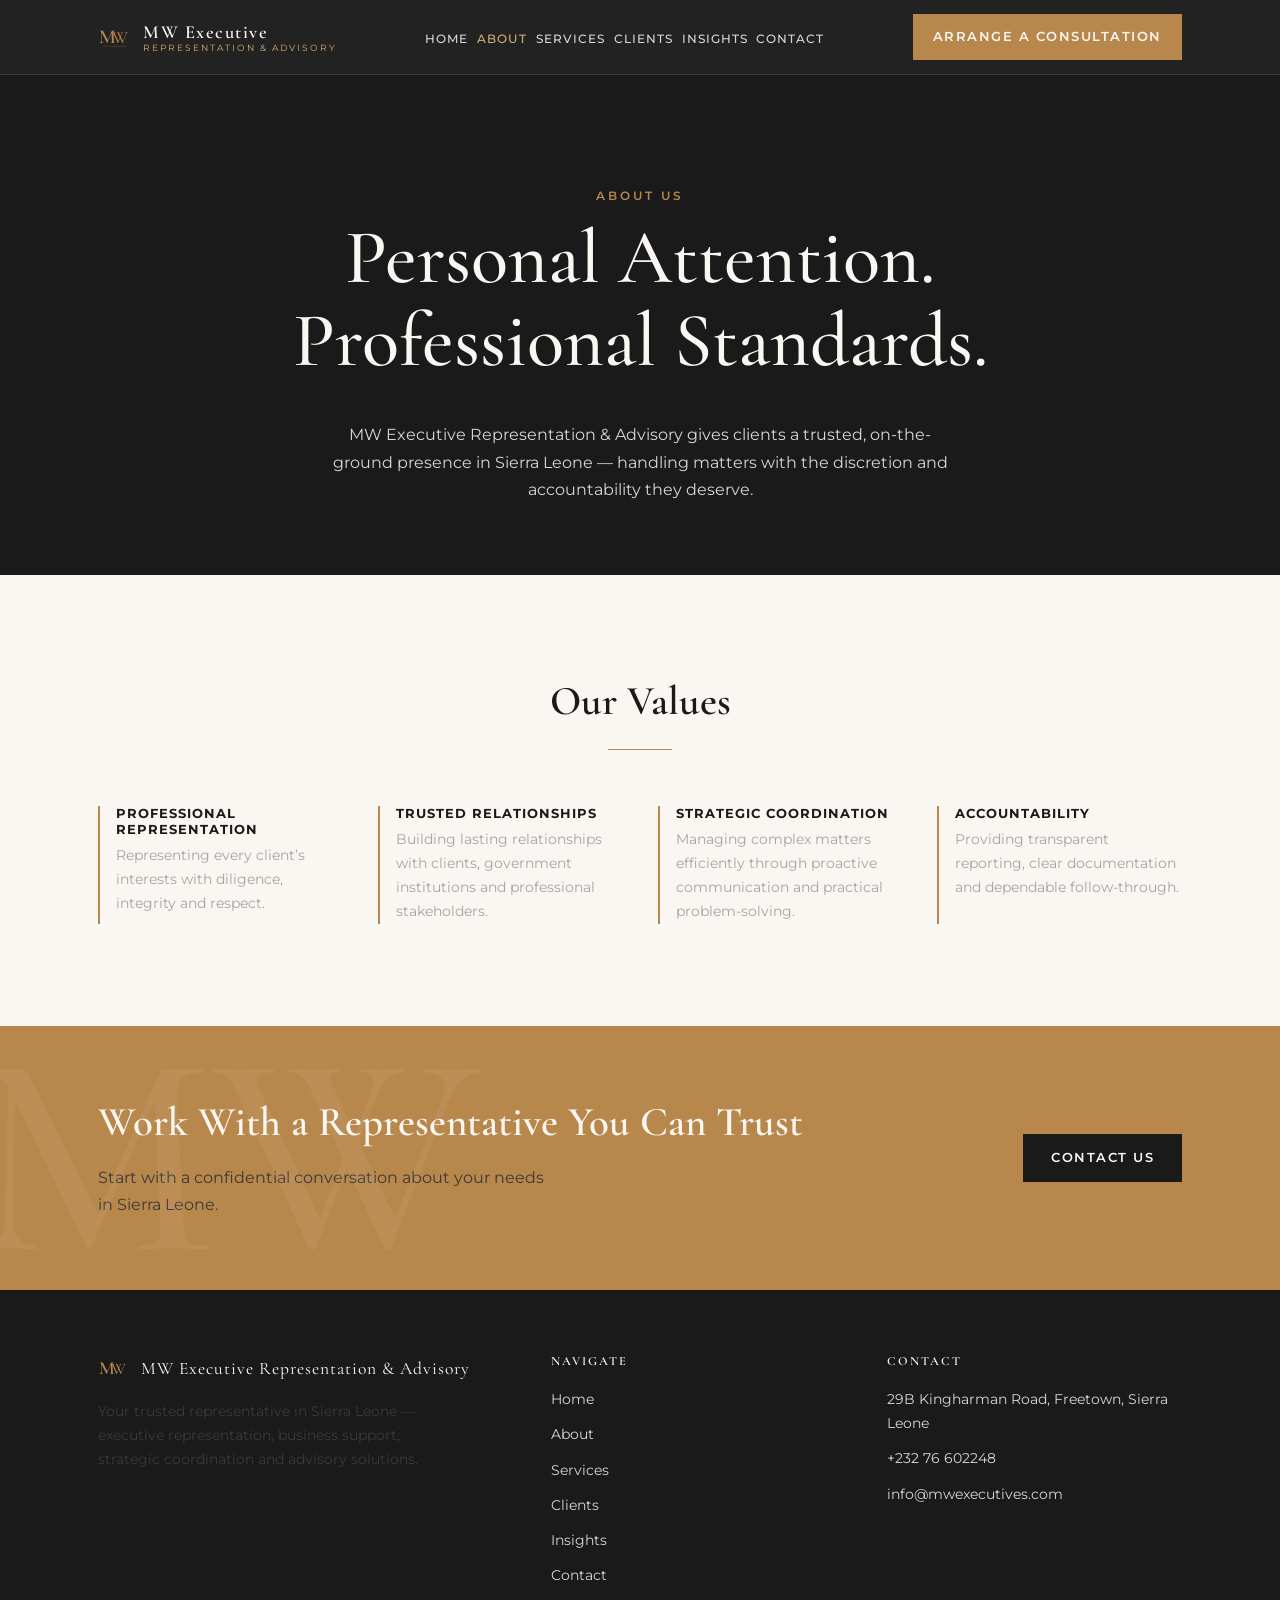
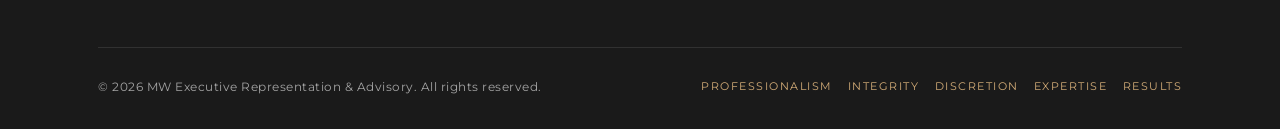
==== commit 067d6a43: "feat(seo): full technical SEO pass now the domain is live Domain confirmed as mwexecutives.com (with" ====
--- a/about.html
+++ b/about.html
@@ -3,13 +3,52 @@
 <head>
   <meta charset="UTF-8" />
   <meta name="viewport" content="width=device-width, initial-scale=1.0" />
+  <meta name="theme-color" content="#1A1A1A" />
   <title>About Us | MW Executive Representation &amp; Advisory</title>
   <meta name="description" content="Learn about MW Executive Representation & Advisory, founded by Monique Williams to provide trusted executive representation and advisory services in Sierra Leone." />
+  <link rel="canonical" href="https://mwexecutives.com/about.html" />
+
+  <meta property="og:type" content="website" />
+  <meta property="og:site_name" content="MW Executive Representation &amp; Advisory" />
+  <meta property="og:title" content="About Us | MW Executive Representation &amp; Advisory" />
+  <meta property="og:description" content="Learn about MW Executive Representation & Advisory, founded by Monique Williams to provide trusted executive representation and advisory services in Sierra Leone." />
+  <meta property="og:url" content="https://mwexecutives.com/about.html" />
+  <meta property="og:image" content="https://mwexecutives.com/assets/og-image.png" />
+  <meta property="og:image:width" content="1200" />
+  <meta property="og:image:height" content="630" />
+  <meta property="og:locale" content="en_GB" />
+
+  <meta name="twitter:card" content="summary_large_image" />
+  <meta name="twitter:title" content="About Us | MW Executive Representation &amp; Advisory" />
+  <meta name="twitter:description" content="Learn about MW Executive Representation & Advisory, founded by Monique Williams to provide trusted executive representation and advisory services in Sierra Leone." />
+  <meta name="twitter:image" content="https://mwexecutives.com/assets/og-image.png" />
+  <link rel="apple-touch-icon" href="assets/apple-touch-icon.png" />
   <link rel="icon" type="image/svg+xml" href="assets/favicon.svg" />
   <link rel="preconnect" href="https://fonts.googleapis.com" />
   <link rel="preconnect" href="https://fonts.gstatic.com" crossorigin />
   <link href="https://fonts.googleapis.com/css2?family=Cormorant+Garamond:ital,wght@0,400;0,500;0,600;1,500&family=Montserrat:wght@400;500;600;700&display=swap" rel="stylesheet" />
   <link rel="stylesheet" href="css/style.css" />
+
+  <script type="application/ld+json">
+  {
+    "@context": "https://schema.org",
+    "@type": "BreadcrumbList",
+    "itemListElement": [
+      {
+        "@type": "ListItem",
+        "position": 1,
+        "name": "Home",
+        "item": "https://mwexecutives.com/"
+      },
+      {
+        "@type": "ListItem",
+        "position": 2,
+        "name": "About",
+        "item": "https://mwexecutives.com/about.html"
+      }
+    ]
+  }
+  </script>
 </head>
 <body>
 
@@ -27,7 +66,7 @@
       </button>
       <ul class="nav__links">
         <li><a href="index.html">Home</a></li>
-        <li><a href="about.html">Why Clients Need Us</a></li>
+        <li><a href="about.html">About</a></li>
         <li><a href="services.html">Services</a></li>
         <li><a href="clients.html">Clients</a></li>
         <li><a href="insights.html">Insights</a></li>
@@ -96,7 +135,7 @@
           <h3>Navigate</h3>
           <ul>
             <li><a href="index.html">Home</a></li>
-            <li><a href="about.html">Why Clients Need Us</a></li>
+            <li><a href="about.html">About</a></li>
             <li><a href="services.html">Services</a></li>
             <li><a href="clients.html">Clients</a></li>
             <li><a href="insights.html">Insights</a></li>
@@ -108,7 +147,7 @@
           <ul>
             <li>29B Kingharman Road, Freetown, Sierra Leone</li>
             <li><a href="tel:+23276602248">+232 76 602248</a></li>
-            <li><a href="mailto:info@mwexecutive.com">info@mwexecutive.com</a></li>
+            <li><a href="mailto:info@mwexecutives.com">info@mwexecutives.com</a></li>
           </ul>
         </div>
       </div>
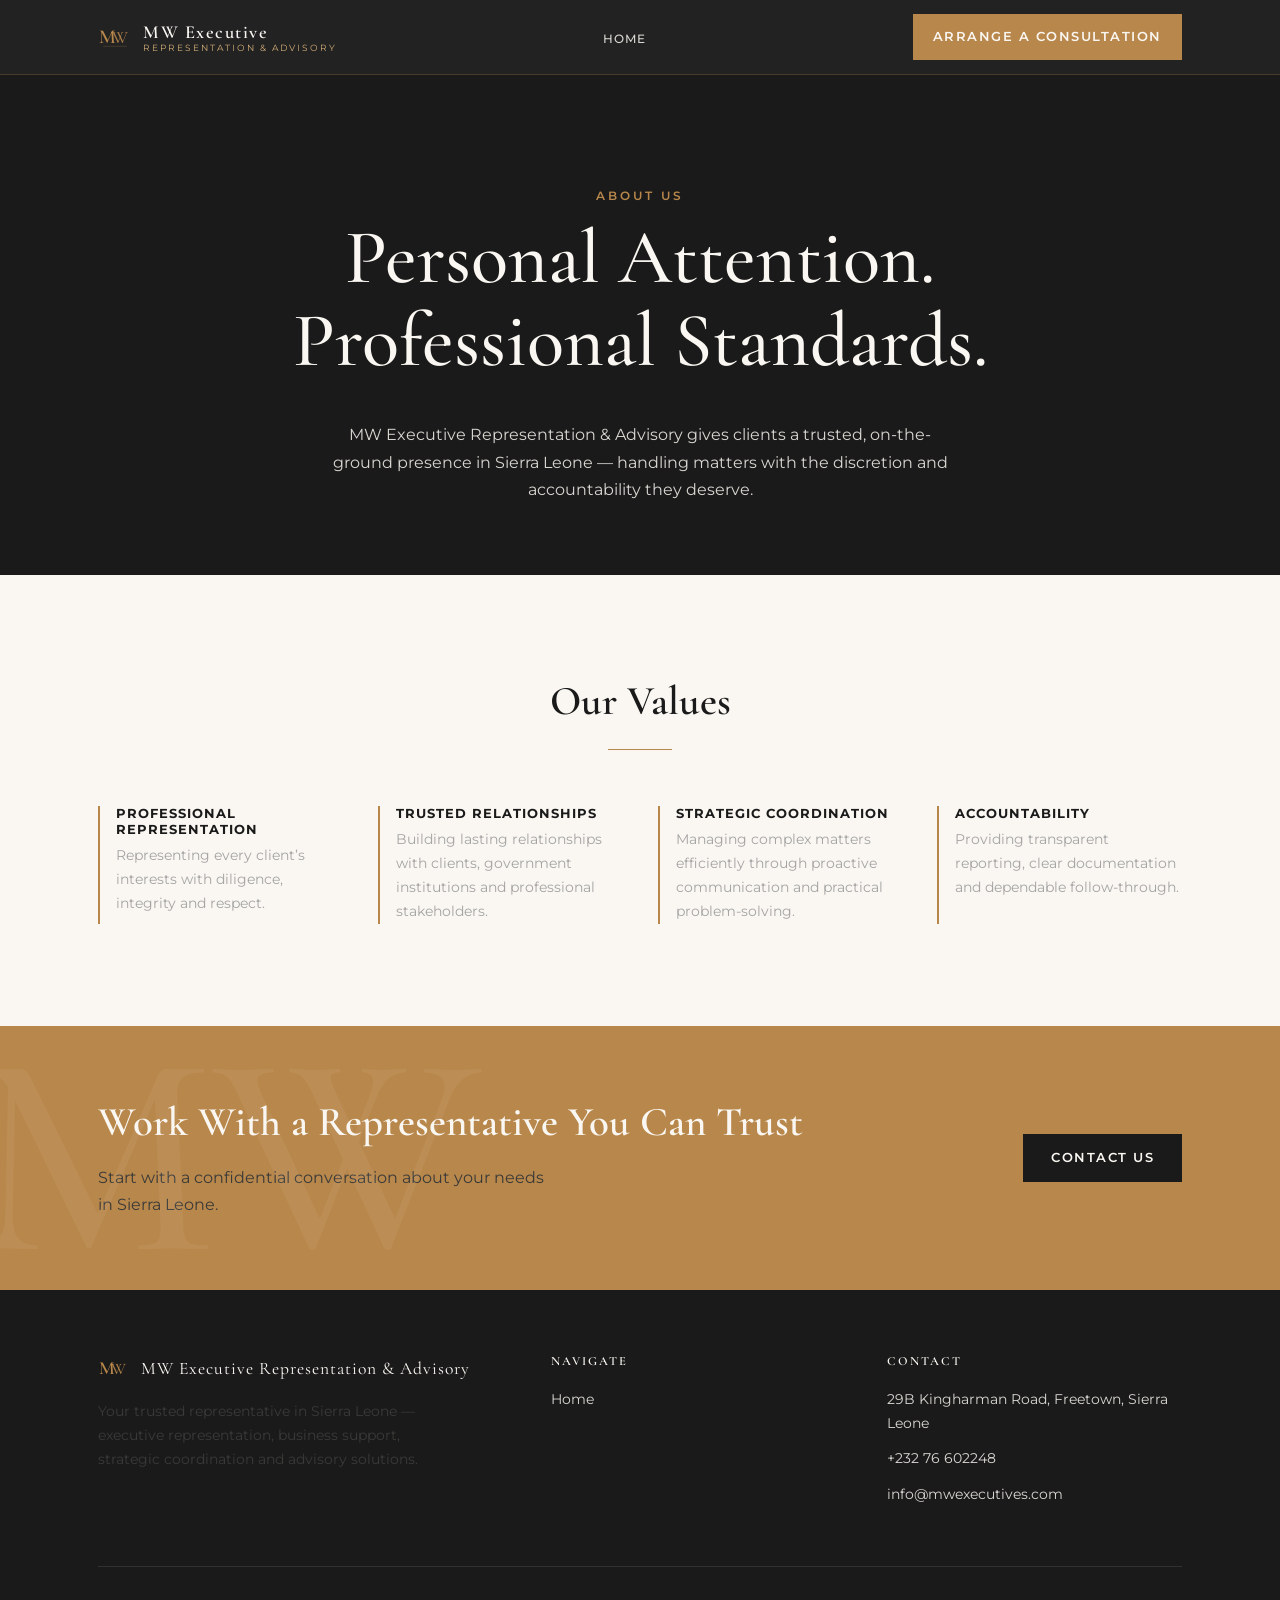
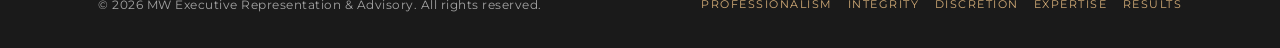
==== commit 21d2ca74: "feat: temporarily disable all pages except Home + Arrange a Consultation Client wants only the homep" ====
--- a/about.html
+++ b/about.html
@@ -66,11 +66,6 @@
       </button>
       <ul class="nav__links">
         <li><a href="index.html">Home</a></li>
-        <li><a href="about.html">About</a></li>
-        <li><a href="services.html">Services</a></li>
-        <li><a href="clients.html">Clients</a></li>
-        <li><a href="insights.html">Insights</a></li>
-        <li><a href="contact.html">Contact</a></li>
       </ul>
       <a href="contact.html" class="btn btn--primary nav__cta">Arrange a Consultation</a>
     </nav>
@@ -135,11 +130,6 @@
           <h3>Navigate</h3>
           <ul>
             <li><a href="index.html">Home</a></li>
-            <li><a href="about.html">About</a></li>
-            <li><a href="services.html">Services</a></li>
-            <li><a href="clients.html">Clients</a></li>
-            <li><a href="insights.html">Insights</a></li>
-            <li><a href="contact.html">Contact</a></li>
           </ul>
         </div>
         <div>
